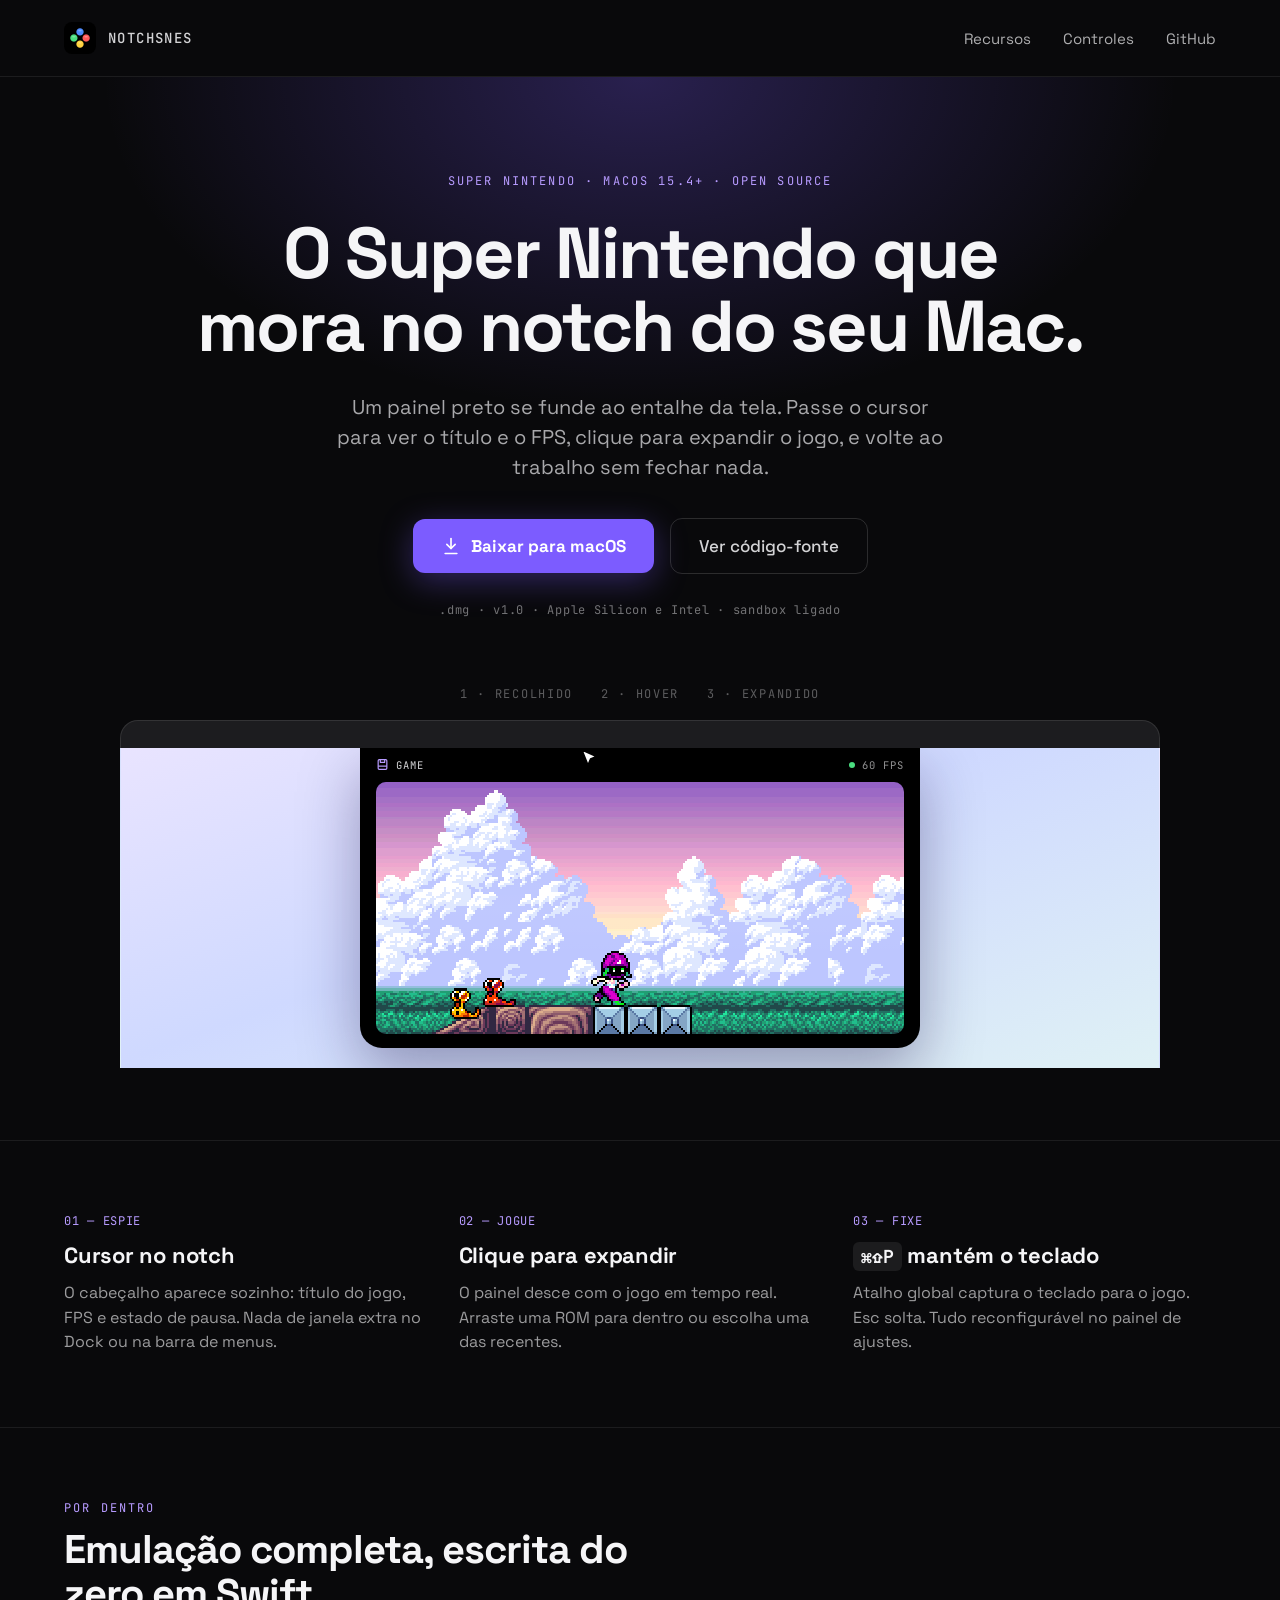
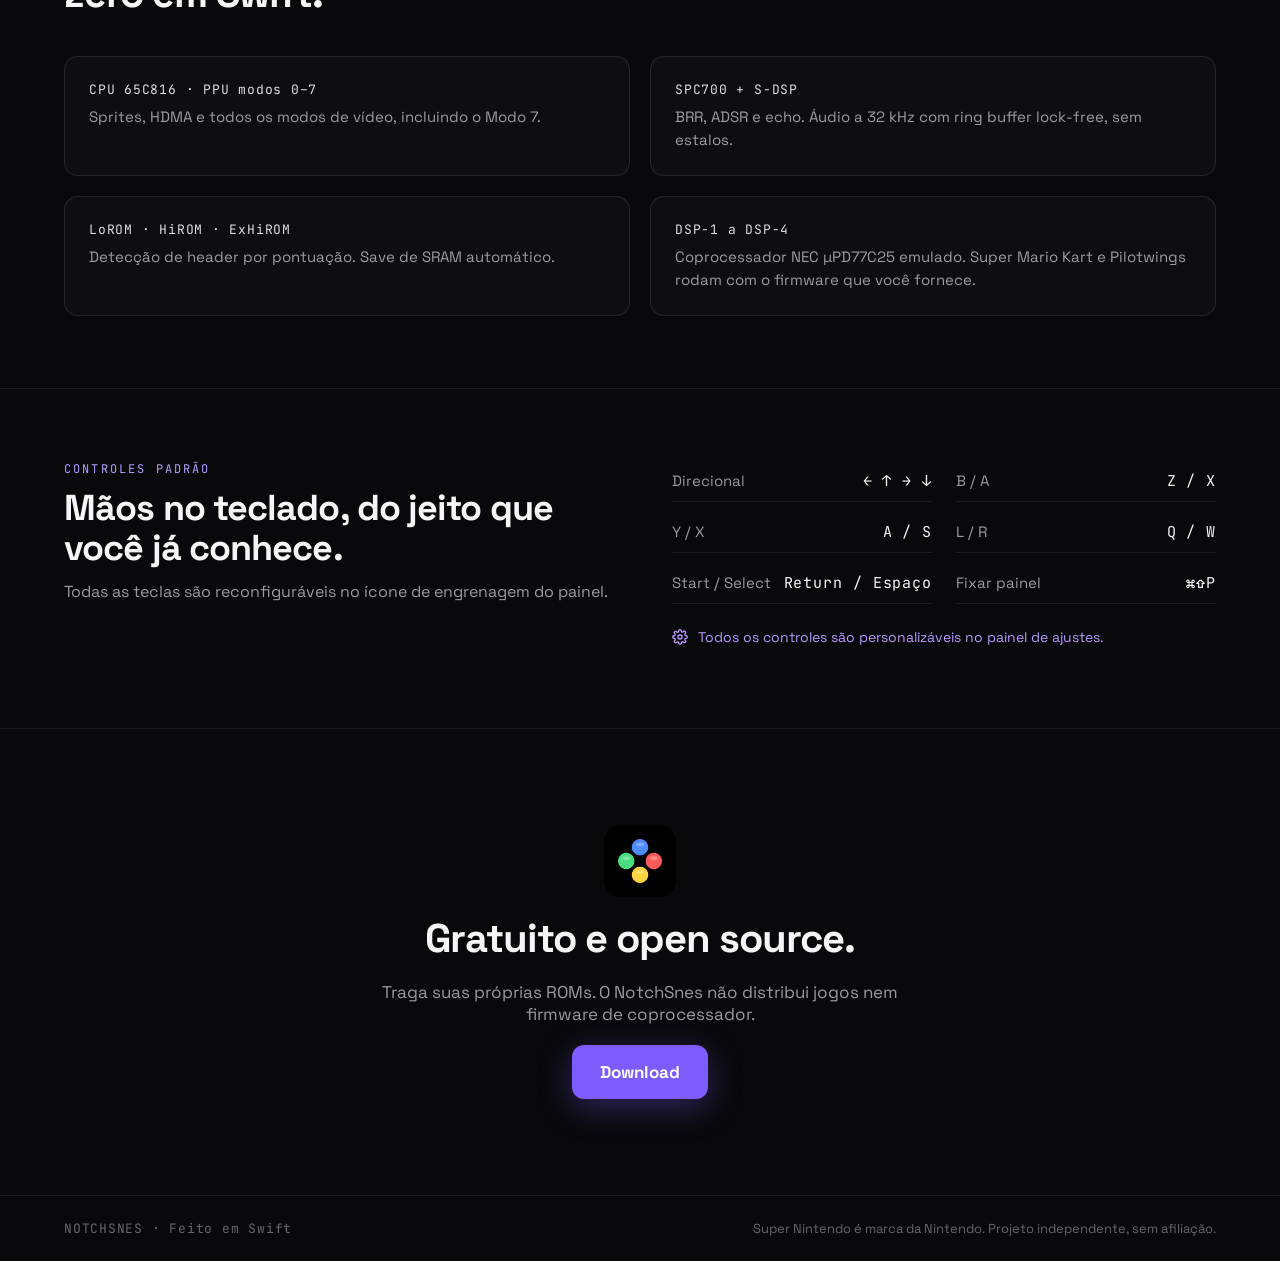
==== docs/index.html @ e2df2914 "Landing: animação do notch também no mobile Co-Authored-By: Claude Fable 5 <noreply@anthropic.com> C" ====
<!doctype html>
<html lang="pt-BR">
<head>
<meta charset="utf-8">
<meta name="viewport" content="width=device-width, initial-scale=1">
<title>NotchSnes — o Super Nintendo que mora no notch do seu Mac</title>
<meta name="description" content="Emulador de Super Nintendo para macOS que vive no notch do MacBook. Gratuito e open source.">
<meta property="og:title" content="NotchSnes">
<meta property="og:description" content="O Super Nintendo que mora no notch do seu Mac.">
<meta property="og:image" content="https://aricarmo.github.io/SwiftSnes/icon.png">
<link rel="icon" href="favicon.png">
<link rel="preconnect" href="https://fonts.googleapis.com">
<link rel="stylesheet" href="https://fonts.googleapis.com/css2?family=Space+Grotesk:wght@500;700&family=JetBrains+Mono:wght@400;500&display=swap">
<style>
  :root { --bg:#09090b; --fg:#f5f5f7; --accent:#7c5cff; --accent-soft:#b79bff; --running:#4ade80; --line:rgba(255,255,255,0.08); --muted:rgba(245,245,247,0.62); }
  * { box-sizing:border-box; }
  body { margin:0; background:var(--bg); color:var(--fg); font-family:'Space Grotesk','Helvetica Neue',Arial,sans-serif; -webkit-font-smoothing:antialiased; }
  a { color:var(--accent-soft); text-decoration:none; } a:hover { color:#c9b5ff; }
  .mono { font-family:'JetBrains Mono','SF Mono',Menlo,monospace; letter-spacing:.06em; }
  .wrap { max-width:1312px; margin:0 auto; padding:0 64px; }
  h1,h2,h3 { margin:0; font-weight:700; }
  p { margin:0; }
  .eyebrow { font-size:12px; color:var(--accent-soft); letter-spacing:.18em; text-transform:uppercase; }
  .btn { display:inline-flex; align-items:center; justify-content:center; gap:10px; padding:16px 28px; border-radius:12px; font-size:17px; font-weight:700; min-height:52px; }
  .btn-primary { background:var(--accent); color:#fff; box-shadow:0 8px 32px rgba(124,92,255,.35); } .btn-primary:hover { color:#fff; background:#8b6fff; }
  .btn-ghost { color:rgba(245,245,247,.86); border:1px solid rgba(255,255,255,.14); font-weight:500; } .btn-ghost:hover { color:#fff; border-color:rgba(255,255,255,.3); }

  nav { border-bottom:1px solid var(--line); }
  nav .wrap { display:flex; align-items:center; justify-content:space-between; padding-top:22px; padding-bottom:22px; }
  .brand { display:flex; align-items:center; gap:12px; font-size:14px; font-weight:500; letter-spacing:.1em; color:rgba(245,245,247,.86); }
  .brand img { width:32px; height:32px; border-radius:8px; }
  nav ul { display:flex; gap:32px; list-style:none; margin:0; padding:0; }
  nav ul a { font-size:15px; color:rgba(245,245,247,.7); }

  .hero { position:relative; overflow:hidden; text-align:center; }
  .hero::before { content:""; position:absolute; inset:0; background:radial-gradient(ellipse 60% 45% at 50% 0%, rgba(124,92,255,.28), transparent 70%); pointer-events:none; }
  .hero .wrap { position:relative; display:flex; flex-direction:column; align-items:center; gap:28px; padding-top:96px; padding-bottom:72px; }
  .hero h1 { font-size:clamp(38px,6vw,72px); line-height:1.02; letter-spacing:-.03em; max-width:900px; text-wrap:balance; }
  .hero .lead { font-size:clamp(16px,2vw,20px); line-height:1.5; color:rgba(245,245,247,.68); max-width:620px; text-wrap:pretty; }
  .hero .actions { display:flex; align-items:center; gap:16px; margin-top:8px; flex-wrap:wrap; justify-content:center; }
  .hero .meta { font-size:12px; color:rgba(245,245,247,.45); }

  /* ---- Notch demo ---- */
  .demo { margin-top:40px; width:100%; max-width:1040px; display:flex; flex-direction:column; align-items:center; gap:18px; }
  .tags { display:flex; gap:28px; font-size:12px; letter-spacing:.14em; }
  .tags span { opacity:.35; }
  .lid { width:100%; height:28px; background:#1c1c1f; border:1px solid rgba(255,255,255,.1); border-bottom:none; border-radius:18px 18px 0 0; }
  .screen { width:100%; height:320px; background:linear-gradient(160deg, #e9e4ff 0%, #cfd9ff 45%, #dff1f5 100%); border-left:1px solid rgba(255,255,255,.1); border-right:1px solid rgba(255,255,255,.1); position:relative; overflow:hidden; }
  .panel { position:absolute; top:0; left:50%; transform:translateX(-50%); width:560px; height:300px; background:#000; border-radius:0 0 22px 22px; box-shadow:0 24px 60px rgba(20,10,60,.35); overflow:hidden; display:flex; flex-direction:column; align-items:center; padding:0 16px 14px; animation:notch-panel 9s cubic-bezier(.32,.72,0,1) infinite; }
  .panel .head { display:flex; align-items:center; justify-content:space-between; height:34px; flex:none; width:528px; animation:notch-header 9s ease-in-out infinite; }
  .panel .head > div { display:flex; align-items:center; gap:7px; font-size:10.5px; white-space:nowrap; }
  .panel .head .dot { width:6px; height:6px; border-radius:50%; background:var(--running); }
  .panel .game { flex:1; min-height:0; width:528px; border-radius:10px; background:linear-gradient(160deg,#2a1f5e 0%,#12102a 55%,#0a0a14 100%); position:relative; overflow:hidden; display:flex; align-items:center; justify-content:center; font-size:11px; color:rgba(245,245,247,.35); letter-spacing:.14em; animation:notch-screen 9s ease-in-out infinite; }
  .panel .game img { position:absolute; inset:0; width:100%; height:100%; object-fit:cover; image-rendering:pixelated; }
  .scan { position:absolute; left:0; right:0; height:40%; background:linear-gradient(to bottom,transparent,rgba(255,255,255,.05),transparent); animation:scan 4s linear infinite; pointer-events:none; }
  .cursor { position:absolute; top:0; left:50%; margin-left:-60px; animation:notch-cursor 9s cubic-bezier(.4,0,.2,1) infinite; }
  @keyframes notch-panel { 0%,25%{width:200px;height:34px} 30%,55%{width:560px;height:34px} 60%,92%{width:560px;height:300px} 100%{width:200px;height:34px} }
  @keyframes notch-header { 0%,27%{opacity:0} 33%,90%{opacity:1} 96%,100%{opacity:0} }
  @keyframes notch-screen { 0%,60%{opacity:0} 68%,90%{opacity:1} 93%,100%{opacity:0} }
  @keyframes notch-cursor { 0%,22%{transform:translate(180px,90px);opacity:1} 30%,55%{transform:translate(40px,14px);opacity:1} 57%{transform:translate(40px,14px) scale(.85)} 60%,88%{transform:translate(40px,14px) scale(1);opacity:1} 92%,100%{transform:translate(180px,90px);opacity:0} }
  @keyframes scan { from{transform:translateY(-100%)} to{transform:translateY(100%)} }
  @keyframes tag-a { 0%,25%{opacity:1} 30%,100%{opacity:.35} }
  @keyframes tag-b { 0%,27%{opacity:.35} 30%,55%{opacity:1} 60%,100%{opacity:.35} }
  @keyframes tag-c { 0%,57%{opacity:.35} 60%,92%{opacity:1} 96%,100%{opacity:.35} }
  .tag-a{animation:tag-a 9s infinite} .tag-b{animation:tag-b 9s infinite} .tag-c{animation:tag-c 9s infinite}
  @media (prefers-reduced-motion: reduce) { .panel,.panel .head,.panel .game,.cursor,.tags span,.scan { animation:none !important; opacity:1; } .cursor{display:none} }

  section { border-top:1px solid var(--line); }
  section .wrap { padding-top:72px; padding-bottom:72px; }
  .steps { display:grid; grid-template-columns:repeat(3,minmax(0,1fr)); gap:32px; }
  .steps > div { display:flex; flex-direction:column; gap:12px; }
  .steps h3 { font-size:22px; letter-spacing:-.01em; }
  .steps p, .muted { font-size:16px; line-height:1.55; color:var(--muted); }
  .steps .eyebrow { text-transform:none; letter-spacing:.06em; }
  kbd { font-family:'JetBrains Mono',Menlo,monospace; font-size:18px; background:rgba(255,255,255,.08); padding:3px 8px; border-radius:6px; }

  .features .wrap { display:flex; flex-direction:column; gap:40px; }
  .features h2, .cta h2 { font-size:clamp(28px,4vw,40px); letter-spacing:-.025em; line-height:1.1; }
  .features .intro { display:flex; flex-direction:column; gap:12px; max-width:640px; }
  .cards { display:grid; grid-template-columns:repeat(2,minmax(0,1fr)); gap:20px; }
  .card { display:flex; flex-direction:column; gap:8px; padding:24px; border:1px solid rgba(255,255,255,.1); border-radius:14px; background:rgba(255,255,255,.025); }
  .card .mono { font-size:13px; color:rgba(245,245,247,.9); }
  .card p { font-size:15px; line-height:1.5; color:var(--muted); }

  .controls .wrap { display:grid; grid-template-columns:repeat(2,minmax(0,1fr)); gap:64px; align-items:start; }
  .controls .intro { display:flex; flex-direction:column; gap:12px; }
  .controls h2 { font-size:clamp(26px,3.5vw,36px); letter-spacing:-.025em; line-height:1.1; }
  .keys { display:grid; grid-template-columns:repeat(2,minmax(0,1fr)); gap:10px 24px; font-size:15px; }
  .keys > div { display:flex; justify-content:space-between; padding:10px 0; border-bottom:1px solid var(--line); }
  .keys > div span:first-child { color:var(--muted); }
  .keys .note { grid-column:span 2; justify-content:flex-start; align-items:center; gap:10px; border:0; padding-top:14px; font-size:14px; }
  .keys .note span { color:var(--accent-soft) !important; }

  .cta .wrap { display:flex; flex-direction:column; align-items:center; gap:20px; padding-top:96px; padding-bottom:96px; text-align:center; }
  .cta img { width:72px; height:72px; border-radius:16px; }
  .cta p { font-size:17px; color:var(--muted); max-width:520px; }

  footer { border-top:1px solid var(--line); }
  footer .wrap { display:flex; align-items:center; justify-content:space-between; gap:16px; padding-top:24px; padding-bottom:24px; font-size:13px; color:rgba(245,245,247,.4); flex-wrap:wrap; }

  @media (max-width: 860px) {
    .wrap { padding:0 20px; }
    nav ul li:not(:last-child) { display:none; }
    .hero .wrap { padding-top:48px; padding-bottom:40px; gap:18px; }
    .hero .actions { flex-direction:column; width:100%; } .hero .actions .btn { width:100%; }
    .screen { height:190px; }
    .panel { padding:0 12px 10px; border-radius:0 0 14px 14px; animation-name:notch-panel-m; }
    .panel .head { height:24px; width:236px; font-size:9px; }
    .panel .game { width:236px; border-radius:7px; }
    .cursor { margin-left:-30px; animation-name:notch-cursor-m; }
    .tags { gap:16px; font-size:10px; }
    @keyframes notch-panel-m { 0%,25%{width:120px;height:24px} 30%,55%{width:260px;height:24px} 60%,92%{width:260px;height:170px} 100%{width:120px;height:24px} }
    @keyframes notch-cursor-m { 0%,22%{transform:translate(90px,60px);opacity:1} 30%,55%{transform:translate(20px,8px);opacity:1} 57%{transform:translate(20px,8px) scale(.85)} 60%,88%{transform:translate(20px,8px) scale(1);opacity:1} 92%,100%{transform:translate(90px,60px);opacity:0} }
    section .wrap { padding-top:40px; padding-bottom:40px; }
    .steps, .cards, .controls .wrap, .keys { grid-template-columns:1fr; gap:24px; }
    .keys { gap:0; } .keys .note { grid-column:auto; }
    .cta .wrap { padding-top:48px; padding-bottom:48px; }
    footer .wrap { flex-direction:column; align-items:flex-start; }
  }
</style>
</head>
<body>

<nav><div class="wrap">
  <a class="brand mono" href="#"><img src="icon.png" alt="">NOTCHSNES</a>
  <ul>
    <li><a href="#recursos">Recursos</a></li>
    <li><a href="#controles">Controles</a></li>
    <li><a href="https://github.com/aricarmo/SwiftSnes">GitHub</a></li>
  </ul>
</div></nav>

<header class="hero"><div class="wrap">
  <span class="eyebrow mono">Super Nintendo · macOS 15.4+ · Open source</span>
  <h1>O Super Nintendo que mora no notch do seu Mac.</h1>
  <p class="lead">Um painel preto se funde ao entalhe da tela. Passe o cursor para ver o título e o FPS, clique para expandir o jogo, e volte ao trabalho sem fechar nada.</p>
  <div class="actions">
    <a class="btn btn-primary" href="https://github.com/aricarmo/SwiftSnes/releases/latest/download/NotchSnes.dmg">
      <svg width="20" height="20" viewBox="0 0 24 24" fill="none" stroke="currentColor" stroke-width="2" stroke-linecap="round" stroke-linejoin="round"><path d="M12 3v12"/><path d="m7 10 5 5 5-5"/><path d="M5 21h14"/></svg>
      Baixar para macOS
    </a>
    <a class="btn btn-ghost" href="https://github.com/aricarmo/SwiftSnes">Ver código-fonte</a>
  </div>
  <span class="meta mono">.dmg · v1.0 · Apple Silicon e Intel · sandbox ligado</span>

  <div class="demo" aria-hidden="true">
    <div class="tags mono"><span class="tag-a">1 · RECOLHIDO</span><span class="tag-b">2 · HOVER</span><span class="tag-c">3 · EXPANDIDO</span></div>
    <div style="width:100%">
      <div class="lid"></div>
      <div class="screen">
        <div class="panel">
          <div class="head mono">
            <div><svg width="13" height="13" viewBox="0 0 24 24" fill="none" stroke="#b79bff" stroke-width="2.2" stroke-linejoin="round"><rect x="4" y="3" width="16" height="18" rx="2"/><path d="M8 3v5h8V3"/><path d="M4 15h16"/></svg><span style="color:rgba(245,245,247,.86)">GAME</span></div>
            <div><span class="dot"></span><span style="color:rgba(245,245,247,.6)">60 FPS</span></div>
          </div>
          <div class="game"><img src="screenshot.png" alt=""><div class="scan"></div></div>
        </div>
        <svg class="cursor" width="18" height="22" viewBox="0 0 18 22" fill="none"><path d="M2 2l6 15 2.5-6 6-2.5L2 2z" fill="#fff" stroke="#000" stroke-width="1.5" stroke-linejoin="round"/></svg>
      </div>
    </div>
  </div>
</div></header>

<section><div class="wrap steps">
  <div><span class="eyebrow mono">01 — ESPIE</span><h3>Cursor no notch</h3><p>O cabeçalho aparece sozinho: título do jogo, FPS e estado de pausa. Nada de janela extra no Dock ou na barra de menus.</p></div>
  <div><span class="eyebrow mono">02 — JOGUE</span><h3>Clique para expandir</h3><p>O painel desce com o jogo em tempo real. Arraste uma ROM para dentro ou escolha uma das recentes.</p></div>
  <div><span class="eyebrow mono">03 — FIXE</span><h3><kbd>⌘⇧P</kbd> mantém o teclado</h3><p>Atalho global captura o teclado para o jogo. Esc solta. Tudo reconfigurável no painel de ajustes.</p></div>
</div></section>

<section class="features" id="recursos"><div class="wrap">
  <div class="intro"><span class="eyebrow mono">Por dentro</span><h2>Emulação completa, escrita do zero em Swift.</h2></div>
  <div class="cards">
    <div class="card"><span class="mono">CPU 65C816 · PPU modos 0–7</span><p>Sprites, HDMA e todos os modos de vídeo, incluindo o Modo 7.</p></div>
    <div class="card"><span class="mono">SPC700 + S-DSP</span><p>BRR, ADSR e echo. Áudio a 32 kHz com ring buffer lock-free, sem estalos.</p></div>
    <div class="card"><span class="mono">LoROM · HiROM · ExHiROM</span><p>Detecção de header por pontuação. Save de SRAM automático.</p></div>
    <div class="card"><span class="mono">DSP-1 a DSP-4</span><p>Coprocessador NEC µPD77C25 emulado. Super Mario Kart e Pilotwings rodam com o firmware que você fornece.</p></div>
  </div>
</div></section>

<section class="controls" id="controles"><div class="wrap">
  <div class="intro"><span class="eyebrow mono">Controles padrão</span><h2>Mãos no teclado, do jeito que você já conhece.</h2><p class="muted">Todas as teclas são reconfiguráveis no ícone de engrenagem do painel.</p></div>
  <div class="keys">
    <div><span>Direcional</span><span class="mono">← ↑ → ↓</span></div>
    <div><span>B / A</span><span class="mono">Z / X</span></div>
    <div><span>Y / X</span><span class="mono">A / S</span></div>
    <div><span>L / R</span><span class="mono">Q / W</span></div>
    <div><span>Start / Select</span><span class="mono">Return / Espaço</span></div>
    <div><span>Fixar painel</span><span class="mono">⌘⇧P</span></div>
    <div class="note"><svg width="16" height="16" viewBox="0 0 24 24" fill="none" stroke="#b79bff" stroke-width="2" stroke-linecap="round" stroke-linejoin="round"><circle cx="12" cy="12" r="3"/><path d="M19.4 15a1.7 1.7 0 0 0 .3 1.8l.1.1a2 2 0 1 1-2.8 2.8l-.1-.1a1.7 1.7 0 0 0-1.8-.3 1.7 1.7 0 0 0-1 1.5V21a2 2 0 1 1-4 0v-.1a1.7 1.7 0 0 0-1.1-1.5 1.7 1.7 0 0 0-1.8.3l-.1.1a2 2 0 1 1-2.8-2.8l.1-.1a1.7 1.7 0 0 0 .3-1.8 1.7 1.7 0 0 0-1.5-1H3a2 2 0 1 1 0-4h.1a1.7 1.7 0 0 0 1.5-1.1 1.7 1.7 0 0 0-.3-1.8l-.1-.1a2 2 0 1 1 2.8-2.8l.1.1a1.7 1.7 0 0 0 1.8.3H9a1.7 1.7 0 0 0 1-1.5V3a2 2 0 1 1 4 0v.1a1.7 1.7 0 0 0 1 1.5 1.7 1.7 0 0 0 1.8-.3l.1-.1a2 2 0 1 1 2.8 2.8l-.1.1a1.7 1.7 0 0 0-.3 1.8V9a1.7 1.7 0 0 0 1.5 1H21a2 2 0 1 1 0 4h-.1a1.7 1.7 0 0 0-1.5 1z"/></svg><span>Todos os controles são personalizáveis no painel de ajustes.</span></div>
  </div>
</div></section>

<section class="cta"><div class="wrap">
  <img src="icon.png" alt="">
  <h2>Gratuito e open source.</h2>
  <p>Traga suas próprias ROMs. O NotchSnes não distribui jogos nem firmware de coprocessador.</p>
  <a class="btn btn-primary" href="https://github.com/aricarmo/SwiftSnes/releases/latest/download/NotchSnes.dmg">Download</a>
</div></section>

<footer><div class="wrap">
  <span class="mono">NOTCHSNES · Feito em Swift</span>
  <span>Super Nintendo é marca da Nintendo. Projeto independente, sem afiliação.</span>
</div></footer>

</body>
</html>
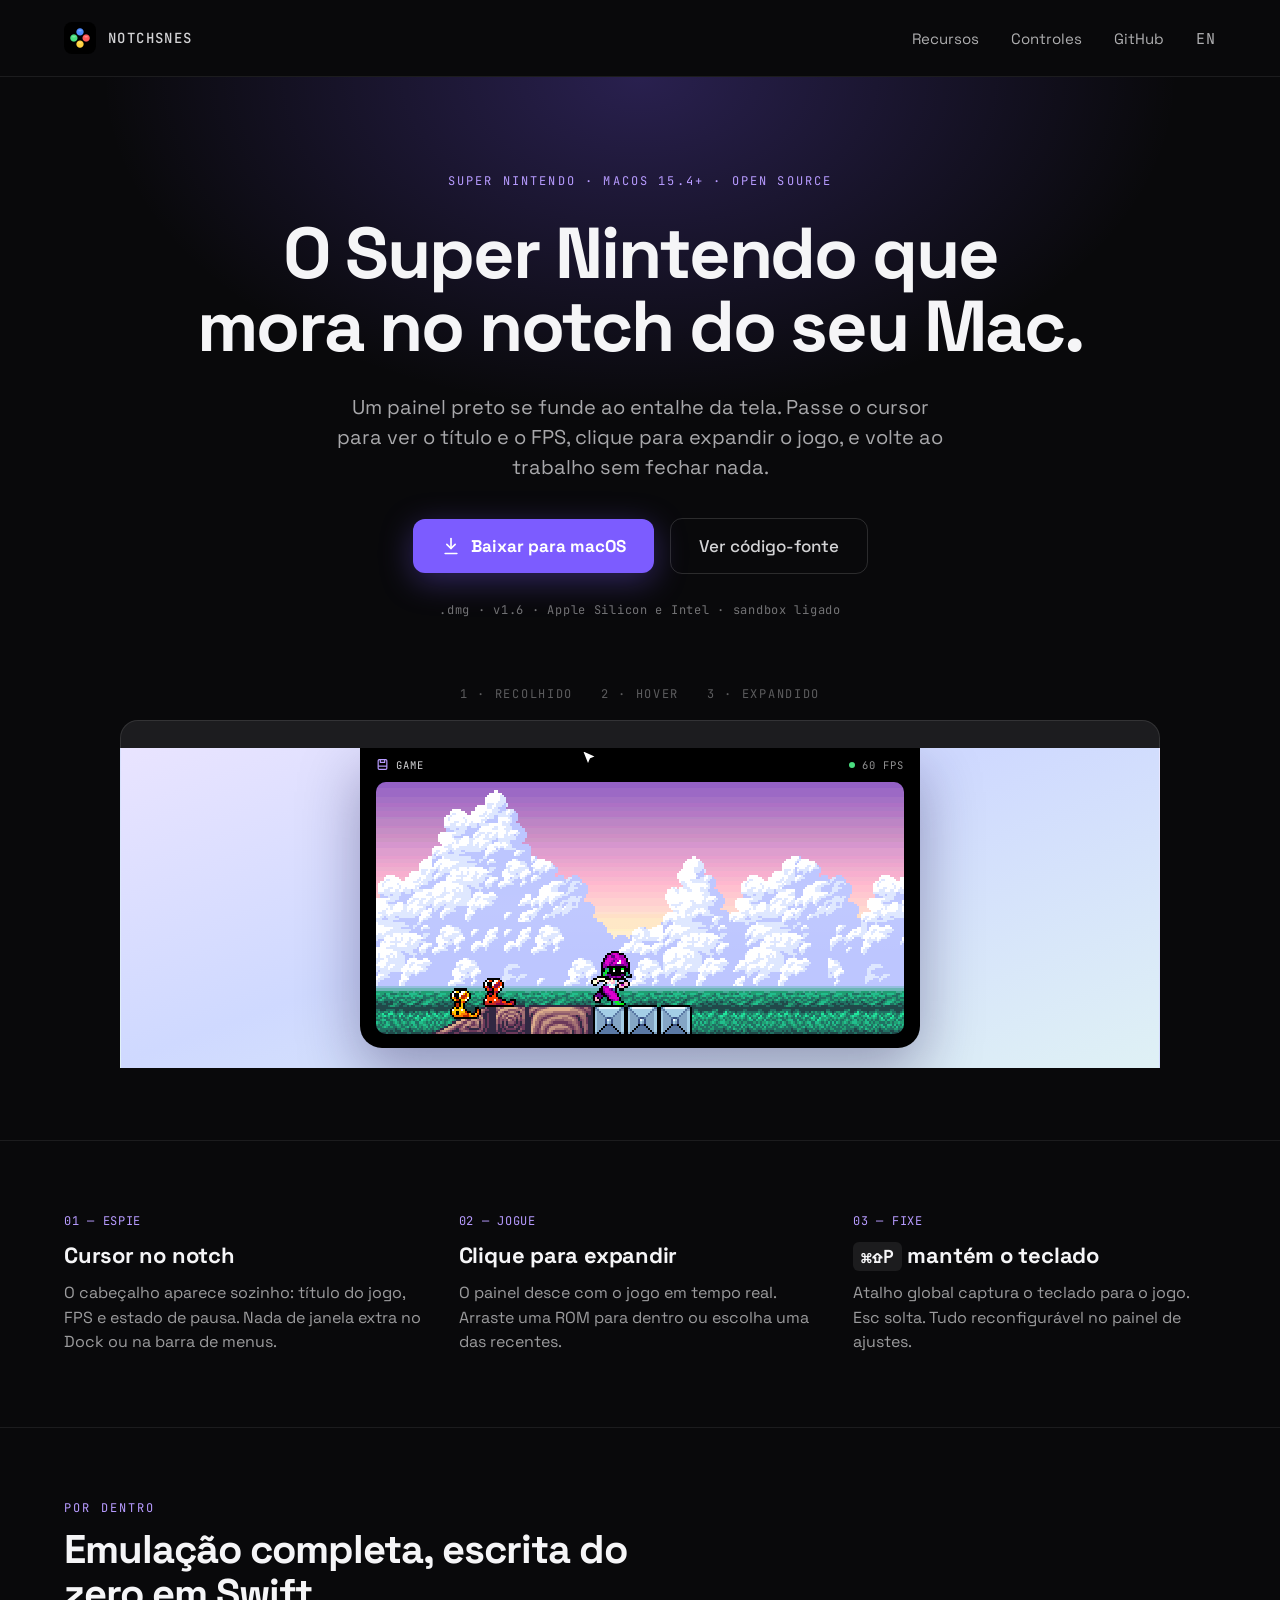
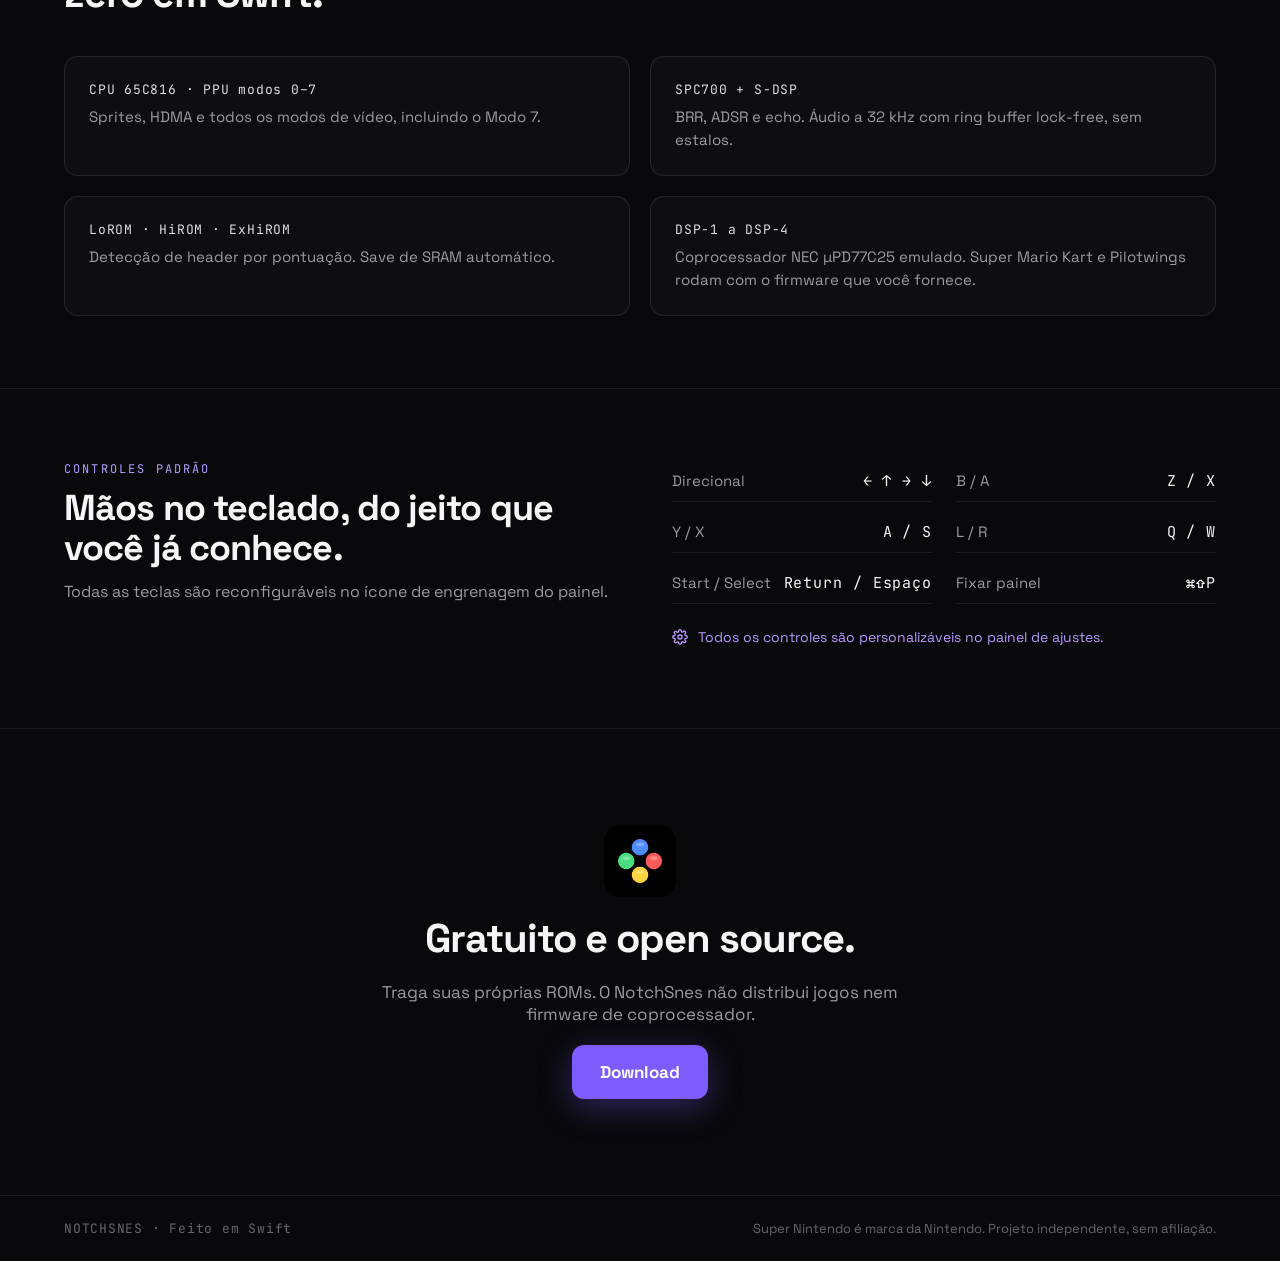
==== commit 4baeab1e: "Site: versão em inglês em /en/ com seletor de idioma e hreflang CSS extraído para style.css comparti" ====
--- a/docs/index.html
+++ b/docs/index.html
@@ -9,115 +9,13 @@
 <meta property="og:description" content="O Super Nintendo que mora no notch do seu Mac.">
 <meta property="og:image" content="https://aricarmo.github.io/SwiftSnes/icon.png">
 <link rel="icon" href="favicon.png">
+<link rel="canonical" href="https://aricarmo.github.io/SwiftSnes/">
+<link rel="alternate" hreflang="pt-BR" href="https://aricarmo.github.io/SwiftSnes/">
+<link rel="alternate" hreflang="en" href="https://aricarmo.github.io/SwiftSnes/en/">
+<link rel="alternate" hreflang="x-default" href="https://aricarmo.github.io/SwiftSnes/">
 <link rel="preconnect" href="https://fonts.googleapis.com">
 <link rel="stylesheet" href="https://fonts.googleapis.com/css2?family=Space+Grotesk:wght@500;700&family=JetBrains+Mono:wght@400;500&display=swap">
-<style>
-  :root { --bg:#09090b; --fg:#f5f5f7; --accent:#7c5cff; --accent-soft:#b79bff; --running:#4ade80; --line:rgba(255,255,255,0.08); --muted:rgba(245,245,247,0.62); }
-  * { box-sizing:border-box; }
-  body { margin:0; background:var(--bg); color:var(--fg); font-family:'Space Grotesk','Helvetica Neue',Arial,sans-serif; -webkit-font-smoothing:antialiased; }
-  a { color:var(--accent-soft); text-decoration:none; } a:hover { color:#c9b5ff; }
-  .mono { font-family:'JetBrains Mono','SF Mono',Menlo,monospace; letter-spacing:.06em; }
-  .wrap { max-width:1312px; margin:0 auto; padding:0 64px; }
-  h1,h2,h3 { margin:0; font-weight:700; }
-  p { margin:0; }
-  .eyebrow { font-size:12px; color:var(--accent-soft); letter-spacing:.18em; text-transform:uppercase; }
-  .btn { display:inline-flex; align-items:center; justify-content:center; gap:10px; padding:16px 28px; border-radius:12px; font-size:17px; font-weight:700; min-height:52px; }
-  .btn-primary { background:var(--accent); color:#fff; box-shadow:0 8px 32px rgba(124,92,255,.35); } .btn-primary:hover { color:#fff; background:#8b6fff; }
-  .btn-ghost { color:rgba(245,245,247,.86); border:1px solid rgba(255,255,255,.14); font-weight:500; } .btn-ghost:hover { color:#fff; border-color:rgba(255,255,255,.3); }
-
-  nav { border-bottom:1px solid var(--line); }
-  nav .wrap { display:flex; align-items:center; justify-content:space-between; padding-top:22px; padding-bottom:22px; }
-  .brand { display:flex; align-items:center; gap:12px; font-size:14px; font-weight:500; letter-spacing:.1em; color:rgba(245,245,247,.86); }
-  .brand img { width:32px; height:32px; border-radius:8px; }
-  nav ul { display:flex; gap:32px; list-style:none; margin:0; padding:0; }
-  nav ul a { font-size:15px; color:rgba(245,245,247,.7); }
-
-  .hero { position:relative; overflow:hidden; text-align:center; }
-  .hero::before { content:""; position:absolute; inset:0; background:radial-gradient(ellipse 60% 45% at 50% 0%, rgba(124,92,255,.28), transparent 70%); pointer-events:none; }
-  .hero .wrap { position:relative; display:flex; flex-direction:column; align-items:center; gap:28px; padding-top:96px; padding-bottom:72px; }
-  .hero h1 { font-size:clamp(38px,6vw,72px); line-height:1.02; letter-spacing:-.03em; max-width:900px; text-wrap:balance; }
-  .hero .lead { font-size:clamp(16px,2vw,20px); line-height:1.5; color:rgba(245,245,247,.68); max-width:620px; text-wrap:pretty; }
-  .hero .actions { display:flex; align-items:center; gap:16px; margin-top:8px; flex-wrap:wrap; justify-content:center; }
-  .hero .meta { font-size:12px; color:rgba(245,245,247,.45); }
-
-  /* ---- Notch demo ---- */
-  .demo { margin-top:40px; width:100%; max-width:1040px; display:flex; flex-direction:column; align-items:center; gap:18px; }
-  .tags { display:flex; gap:28px; font-size:12px; letter-spacing:.14em; }
-  .tags span { opacity:.35; }
-  .lid { width:100%; height:28px; background:#1c1c1f; border:1px solid rgba(255,255,255,.1); border-bottom:none; border-radius:18px 18px 0 0; }
-  .screen { width:100%; height:320px; background:linear-gradient(160deg, #e9e4ff 0%, #cfd9ff 45%, #dff1f5 100%); border-left:1px solid rgba(255,255,255,.1); border-right:1px solid rgba(255,255,255,.1); position:relative; overflow:hidden; }
-  .panel { position:absolute; top:0; left:50%; transform:translateX(-50%); width:560px; height:300px; background:#000; border-radius:0 0 22px 22px; box-shadow:0 24px 60px rgba(20,10,60,.35); overflow:hidden; display:flex; flex-direction:column; align-items:center; padding:0 16px 14px; animation:notch-panel 9s cubic-bezier(.32,.72,0,1) infinite; }
-  .panel .head { display:flex; align-items:center; justify-content:space-between; height:34px; flex:none; width:528px; animation:notch-header 9s ease-in-out infinite; }
-  .panel .head > div { display:flex; align-items:center; gap:7px; font-size:10.5px; white-space:nowrap; }
-  .panel .head .dot { width:6px; height:6px; border-radius:50%; background:var(--running); }
-  .panel .game { flex:1; min-height:0; width:528px; border-radius:10px; background:linear-gradient(160deg,#2a1f5e 0%,#12102a 55%,#0a0a14 100%); position:relative; overflow:hidden; display:flex; align-items:center; justify-content:center; font-size:11px; color:rgba(245,245,247,.35); letter-spacing:.14em; animation:notch-screen 9s ease-in-out infinite; }
-  .panel .game img { position:absolute; inset:0; width:100%; height:100%; object-fit:cover; image-rendering:pixelated; }
-  .scan { position:absolute; left:0; right:0; height:40%; background:linear-gradient(to bottom,transparent,rgba(255,255,255,.05),transparent); animation:scan 4s linear infinite; pointer-events:none; }
-  .cursor { position:absolute; top:0; left:50%; margin-left:-60px; animation:notch-cursor 9s cubic-bezier(.4,0,.2,1) infinite; }
-  @keyframes notch-panel { 0%,25%{width:200px;height:34px} 30%,55%{width:560px;height:34px} 60%,92%{width:560px;height:300px} 100%{width:200px;height:34px} }
-  @keyframes notch-header { 0%,27%{opacity:0} 33%,90%{opacity:1} 96%,100%{opacity:0} }
-  @keyframes notch-screen { 0%,60%{opacity:0} 68%,90%{opacity:1} 93%,100%{opacity:0} }
-  @keyframes notch-cursor { 0%,22%{transform:translate(180px,90px);opacity:1} 30%,55%{transform:translate(40px,14px);opacity:1} 57%{transform:translate(40px,14px) scale(.85)} 60%,88%{transform:translate(40px,14px) scale(1);opacity:1} 92%,100%{transform:translate(180px,90px);opacity:0} }
-  @keyframes scan { from{transform:translateY(-100%)} to{transform:translateY(100%)} }
-  @keyframes tag-a { 0%,25%{opacity:1} 30%,100%{opacity:.35} }
-  @keyframes tag-b { 0%,27%{opacity:.35} 30%,55%{opacity:1} 60%,100%{opacity:.35} }
-  @keyframes tag-c { 0%,57%{opacity:.35} 60%,92%{opacity:1} 96%,100%{opacity:.35} }
-  .tag-a{animation:tag-a 9s infinite} .tag-b{animation:tag-b 9s infinite} .tag-c{animation:tag-c 9s infinite}
-  @media (prefers-reduced-motion: reduce) { .panel,.panel .head,.panel .game,.cursor,.tags span,.scan { animation:none !important; opacity:1; } .cursor{display:none} }
-
-  section { border-top:1px solid var(--line); }
-  section .wrap { padding-top:72px; padding-bottom:72px; }
-  .steps { display:grid; grid-template-columns:repeat(3,minmax(0,1fr)); gap:32px; }
-  .steps > div { display:flex; flex-direction:column; gap:12px; }
-  .steps h3 { font-size:22px; letter-spacing:-.01em; }
-  .steps p, .muted { font-size:16px; line-height:1.55; color:var(--muted); }
-  .steps .eyebrow { text-transform:none; letter-spacing:.06em; }
-  kbd { font-family:'JetBrains Mono',Menlo,monospace; font-size:18px; background:rgba(255,255,255,.08); padding:3px 8px; border-radius:6px; }
-
-  .features .wrap { display:flex; flex-direction:column; gap:40px; }
-  .features h2, .cta h2 { font-size:clamp(28px,4vw,40px); letter-spacing:-.025em; line-height:1.1; }
-  .features .intro { display:flex; flex-direction:column; gap:12px; max-width:640px; }
-  .cards { display:grid; grid-template-columns:repeat(2,minmax(0,1fr)); gap:20px; }
-  .card { display:flex; flex-direction:column; gap:8px; padding:24px; border:1px solid rgba(255,255,255,.1); border-radius:14px; background:rgba(255,255,255,.025); }
-  .card .mono { font-size:13px; color:rgba(245,245,247,.9); }
-  .card p { font-size:15px; line-height:1.5; color:var(--muted); }
-
-  .controls .wrap { display:grid; grid-template-columns:repeat(2,minmax(0,1fr)); gap:64px; align-items:start; }
-  .controls .intro { display:flex; flex-direction:column; gap:12px; }
-  .controls h2 { font-size:clamp(26px,3.5vw,36px); letter-spacing:-.025em; line-height:1.1; }
-  .keys { display:grid; grid-template-columns:repeat(2,minmax(0,1fr)); gap:10px 24px; font-size:15px; }
-  .keys > div { display:flex; justify-content:space-between; padding:10px 0; border-bottom:1px solid var(--line); }
-  .keys > div span:first-child { color:var(--muted); }
-  .keys .note { grid-column:span 2; justify-content:flex-start; align-items:center; gap:10px; border:0; padding-top:14px; font-size:14px; }
-  .keys .note span { color:var(--accent-soft) !important; }
-
-  .cta .wrap { display:flex; flex-direction:column; align-items:center; gap:20px; padding-top:96px; padding-bottom:96px; text-align:center; }
-  .cta img { width:72px; height:72px; border-radius:16px; }
-  .cta p { font-size:17px; color:var(--muted); max-width:520px; }
-
-  footer { border-top:1px solid var(--line); }
-  footer .wrap { display:flex; align-items:center; justify-content:space-between; gap:16px; padding-top:24px; padding-bottom:24px; font-size:13px; color:rgba(245,245,247,.4); flex-wrap:wrap; }
-
-  @media (max-width: 860px) {
-    .wrap { padding:0 20px; }
-    nav ul li:not(:last-child) { display:none; }
-    .hero .wrap { padding-top:48px; padding-bottom:40px; gap:18px; }
-    .hero .actions { flex-direction:column; width:100%; } .hero .actions .btn { width:100%; }
-    .screen { height:190px; }
-    .panel { padding:0 12px 10px; border-radius:0 0 14px 14px; animation-name:notch-panel-m; }
-    .panel .head { height:24px; width:236px; font-size:9px; }
-    .panel .game { width:236px; border-radius:7px; }
-    .cursor { margin-left:-30px; animation-name:notch-cursor-m; }
-    .tags { gap:16px; font-size:10px; }
-    @keyframes notch-panel-m { 0%,25%{width:120px;height:24px} 30%,55%{width:260px;height:24px} 60%,92%{width:260px;height:170px} 100%{width:120px;height:24px} }
-    @keyframes notch-cursor-m { 0%,22%{transform:translate(90px,60px);opacity:1} 30%,55%{transform:translate(20px,8px);opacity:1} 57%{transform:translate(20px,8px) scale(.85)} 60%,88%{transform:translate(20px,8px) scale(1);opacity:1} 92%,100%{transform:translate(90px,60px);opacity:0} }
-    section .wrap { padding-top:40px; padding-bottom:40px; }
-    .steps, .cards, .controls .wrap, .keys { grid-template-columns:1fr; gap:24px; }
-    .keys { gap:0; } .keys .note { grid-column:auto; }
-    .cta .wrap { padding-top:48px; padding-bottom:48px; }
-    footer .wrap { flex-direction:column; align-items:flex-start; }
-  }
-</style>
+<link rel="stylesheet" href="style.css">
 </head>
 <body>
 
@@ -127,6 +25,7 @@
     <li><a href="#recursos">Recursos</a></li>
     <li><a href="#controles">Controles</a></li>
     <li><a href="https://github.com/aricarmo/SwiftSnes">GitHub</a></li>
+    <li><a href="en/" lang="en" hreflang="en" class="mono">EN</a></li>
   </ul>
 </div></nav>
 
@@ -141,7 +40,7 @@
     </a>
     <a class="btn btn-ghost" href="https://github.com/aricarmo/SwiftSnes">Ver código-fonte</a>
   </div>
-  <span class="meta mono">.dmg · v1.0 · Apple Silicon e Intel · sandbox ligado</span>
+  <span class="meta mono">.dmg · v1.6 · Apple Silicon e Intel · sandbox ligado</span>
 
   <div class="demo" aria-hidden="true">
     <div class="tags mono"><span class="tag-a">1 · RECOLHIDO</span><span class="tag-b">2 · HOVER</span><span class="tag-c">3 · EXPANDIDO</span></div>
--- a/docs/style.css
+++ b/docs/style.css
@@ -0,0 +1,105 @@
+  :root { --bg:#09090b; --fg:#f5f5f7; --accent:#7c5cff; --accent-soft:#b79bff; --running:#4ade80; --line:rgba(255,255,255,0.08); --muted:rgba(245,245,247,0.62); }
+  * { box-sizing:border-box; }
+  body { margin:0; background:var(--bg); color:var(--fg); font-family:'Space Grotesk','Helvetica Neue',Arial,sans-serif; -webkit-font-smoothing:antialiased; }
+  a { color:var(--accent-soft); text-decoration:none; } a:hover { color:#c9b5ff; }
+  .mono { font-family:'JetBrains Mono','SF Mono',Menlo,monospace; letter-spacing:.06em; }
+  .wrap { max-width:1312px; margin:0 auto; padding:0 64px; }
+  h1,h2,h3 { margin:0; font-weight:700; }
+  p { margin:0; }
+  .eyebrow { font-size:12px; color:var(--accent-soft); letter-spacing:.18em; text-transform:uppercase; }
+  .btn { display:inline-flex; align-items:center; justify-content:center; gap:10px; padding:16px 28px; border-radius:12px; font-size:17px; font-weight:700; min-height:52px; }
+  .btn-primary { background:var(--accent); color:#fff; box-shadow:0 8px 32px rgba(124,92,255,.35); } .btn-primary:hover { color:#fff; background:#8b6fff; }
+  .btn-ghost { color:rgba(245,245,247,.86); border:1px solid rgba(255,255,255,.14); font-weight:500; } .btn-ghost:hover { color:#fff; border-color:rgba(255,255,255,.3); }
+
+  nav { border-bottom:1px solid var(--line); }
+  nav .wrap { display:flex; align-items:center; justify-content:space-between; padding-top:22px; padding-bottom:22px; }
+  .brand { display:flex; align-items:center; gap:12px; font-size:14px; font-weight:500; letter-spacing:.1em; color:rgba(245,245,247,.86); }
+  .brand img { width:32px; height:32px; border-radius:8px; }
+  nav ul { display:flex; gap:32px; list-style:none; margin:0; padding:0; }
+  nav ul a { font-size:15px; color:rgba(245,245,247,.7); }
+
+  .hero { position:relative; overflow:hidden; text-align:center; }
+  .hero::before { content:""; position:absolute; inset:0; background:radial-gradient(ellipse 60% 45% at 50% 0%, rgba(124,92,255,.28), transparent 70%); pointer-events:none; }
+  .hero .wrap { position:relative; display:flex; flex-direction:column; align-items:center; gap:28px; padding-top:96px; padding-bottom:72px; }
+  .hero h1 { font-size:clamp(38px,6vw,72px); line-height:1.02; letter-spacing:-.03em; max-width:900px; text-wrap:balance; }
+  .hero .lead { font-size:clamp(16px,2vw,20px); line-height:1.5; color:rgba(245,245,247,.68); max-width:620px; text-wrap:pretty; }
+  .hero .actions { display:flex; align-items:center; gap:16px; margin-top:8px; flex-wrap:wrap; justify-content:center; }
+  .hero .meta { font-size:12px; color:rgba(245,245,247,.45); }
+
+  /* ---- Notch demo ---- */
+  .demo { margin-top:40px; width:100%; max-width:1040px; display:flex; flex-direction:column; align-items:center; gap:18px; }
+  .tags { display:flex; gap:28px; font-size:12px; letter-spacing:.14em; }
+  .tags span { opacity:.35; }
+  .lid { width:100%; height:28px; background:#1c1c1f; border:1px solid rgba(255,255,255,.1); border-bottom:none; border-radius:18px 18px 0 0; }
+  .screen { width:100%; height:320px; background:linear-gradient(160deg, #e9e4ff 0%, #cfd9ff 45%, #dff1f5 100%); border-left:1px solid rgba(255,255,255,.1); border-right:1px solid rgba(255,255,255,.1); position:relative; overflow:hidden; }
+  .panel { position:absolute; top:0; left:50%; transform:translateX(-50%); width:560px; height:300px; background:#000; border-radius:0 0 22px 22px; box-shadow:0 24px 60px rgba(20,10,60,.35); overflow:hidden; display:flex; flex-direction:column; align-items:center; padding:0 16px 14px; animation:notch-panel 9s cubic-bezier(.32,.72,0,1) infinite; }
+  .panel .head { display:flex; align-items:center; justify-content:space-between; height:34px; flex:none; width:528px; animation:notch-header 9s ease-in-out infinite; }
+  .panel .head > div { display:flex; align-items:center; gap:7px; font-size:10.5px; white-space:nowrap; }
+  .panel .head .dot { width:6px; height:6px; border-radius:50%; background:var(--running); }
+  .panel .game { flex:1; min-height:0; width:528px; border-radius:10px; background:linear-gradient(160deg,#2a1f5e 0%,#12102a 55%,#0a0a14 100%); position:relative; overflow:hidden; display:flex; align-items:center; justify-content:center; font-size:11px; color:rgba(245,245,247,.35); letter-spacing:.14em; animation:notch-screen 9s ease-in-out infinite; }
+  .panel .game img { position:absolute; inset:0; width:100%; height:100%; object-fit:cover; image-rendering:pixelated; }
+  .scan { position:absolute; left:0; right:0; height:40%; background:linear-gradient(to bottom,transparent,rgba(255,255,255,.05),transparent); animation:scan 4s linear infinite; pointer-events:none; }
+  .cursor { position:absolute; top:0; left:50%; margin-left:-60px; animation:notch-cursor 9s cubic-bezier(.4,0,.2,1) infinite; }
+  @keyframes notch-panel { 0%,25%{width:200px;height:34px} 30%,55%{width:560px;height:34px} 60%,92%{width:560px;height:300px} 100%{width:200px;height:34px} }
+  @keyframes notch-header { 0%,27%{opacity:0} 33%,90%{opacity:1} 96%,100%{opacity:0} }
+  @keyframes notch-screen { 0%,60%{opacity:0} 68%,90%{opacity:1} 93%,100%{opacity:0} }
+  @keyframes notch-cursor { 0%,22%{transform:translate(180px,90px);opacity:1} 30%,55%{transform:translate(40px,14px);opacity:1} 57%{transform:translate(40px,14px) scale(.85)} 60%,88%{transform:translate(40px,14px) scale(1);opacity:1} 92%,100%{transform:translate(180px,90px);opacity:0} }
+  @keyframes scan { from{transform:translateY(-100%)} to{transform:translateY(100%)} }
+  @keyframes tag-a { 0%,25%{opacity:1} 30%,100%{opacity:.35} }
+  @keyframes tag-b { 0%,27%{opacity:.35} 30%,55%{opacity:1} 60%,100%{opacity:.35} }
+  @keyframes tag-c { 0%,57%{opacity:.35} 60%,92%{opacity:1} 96%,100%{opacity:.35} }
+  .tag-a{animation:tag-a 9s infinite} .tag-b{animation:tag-b 9s infinite} .tag-c{animation:tag-c 9s infinite}
+  @media (prefers-reduced-motion: reduce) { .panel,.panel .head,.panel .game,.cursor,.tags span,.scan { animation:none !important; opacity:1; } .cursor{display:none} }
+
+  section { border-top:1px solid var(--line); }
+  section .wrap { padding-top:72px; padding-bottom:72px; }
+  .steps { display:grid; grid-template-columns:repeat(3,minmax(0,1fr)); gap:32px; }
+  .steps > div { display:flex; flex-direction:column; gap:12px; }
+  .steps h3 { font-size:22px; letter-spacing:-.01em; }
+  .steps p, .muted { font-size:16px; line-height:1.55; color:var(--muted); }
+  .steps .eyebrow { text-transform:none; letter-spacing:.06em; }
+  kbd { font-family:'JetBrains Mono',Menlo,monospace; font-size:18px; background:rgba(255,255,255,.08); padding:3px 8px; border-radius:6px; }
+
+  .features .wrap { display:flex; flex-direction:column; gap:40px; }
+  .features h2, .cta h2 { font-size:clamp(28px,4vw,40px); letter-spacing:-.025em; line-height:1.1; }
+  .features .intro { display:flex; flex-direction:column; gap:12px; max-width:640px; }
+  .cards { display:grid; grid-template-columns:repeat(2,minmax(0,1fr)); gap:20px; }
+  .card { display:flex; flex-direction:column; gap:8px; padding:24px; border:1px solid rgba(255,255,255,.1); border-radius:14px; background:rgba(255,255,255,.025); }
+  .card .mono { font-size:13px; color:rgba(245,245,247,.9); }
+  .card p { font-size:15px; line-height:1.5; color:var(--muted); }
+
+  .controls .wrap { display:grid; grid-template-columns:repeat(2,minmax(0,1fr)); gap:64px; align-items:start; }
+  .controls .intro { display:flex; flex-direction:column; gap:12px; }
+  .controls h2 { font-size:clamp(26px,3.5vw,36px); letter-spacing:-.025em; line-height:1.1; }
+  .keys { display:grid; grid-template-columns:repeat(2,minmax(0,1fr)); gap:10px 24px; font-size:15px; }
+  .keys > div { display:flex; justify-content:space-between; padding:10px 0; border-bottom:1px solid var(--line); }
+  .keys > div span:first-child { color:var(--muted); }
+  .keys .note { grid-column:span 2; justify-content:flex-start; align-items:center; gap:10px; border:0; padding-top:14px; font-size:14px; }
+  .keys .note span { color:var(--accent-soft) !important; }
+
+  .cta .wrap { display:flex; flex-direction:column; align-items:center; gap:20px; padding-top:96px; padding-bottom:96px; text-align:center; }
+  .cta img { width:72px; height:72px; border-radius:16px; }
+  .cta p { font-size:17px; color:var(--muted); max-width:520px; }
+
+  footer { border-top:1px solid var(--line); }
+  footer .wrap { display:flex; align-items:center; justify-content:space-between; gap:16px; padding-top:24px; padding-bottom:24px; font-size:13px; color:rgba(245,245,247,.4); flex-wrap:wrap; }
+
+  @media (max-width: 860px) {
+    .wrap { padding:0 20px; }
+    nav ul li:not(:last-child) { display:none; }
+    .hero .wrap { padding-top:48px; padding-bottom:40px; gap:18px; }
+    .hero .actions { flex-direction:column; width:100%; } .hero .actions .btn { width:100%; }
+    .screen { height:190px; }
+    .panel { padding:0 12px 10px; border-radius:0 0 14px 14px; animation-name:notch-panel-m; }
+    .panel .head { height:24px; width:236px; font-size:9px; }
+    .panel .game { width:236px; border-radius:7px; }
+    .cursor { margin-left:-30px; animation-name:notch-cursor-m; }
+    .tags { gap:16px; font-size:10px; }
+    @keyframes notch-panel-m { 0%,25%{width:120px;height:24px} 30%,55%{width:260px;height:24px} 60%,92%{width:260px;height:170px} 100%{width:120px;height:24px} }
+    @keyframes notch-cursor-m { 0%,22%{transform:translate(90px,60px);opacity:1} 30%,55%{transform:translate(20px,8px);opacity:1} 57%{transform:translate(20px,8px) scale(.85)} 60%,88%{transform:translate(20px,8px) scale(1);opacity:1} 92%,100%{transform:translate(90px,60px);opacity:0} }
+    section .wrap { padding-top:40px; padding-bottom:40px; }
+    .steps, .cards, .controls .wrap, .keys { grid-template-columns:1fr; gap:24px; }
+    .keys { gap:0; } .keys .note { grid-column:auto; }
+    .cta .wrap { padding-top:48px; padding-bottom:48px; }
+    footer .wrap { flex-direction:column; align-items:flex-start; }
+  }
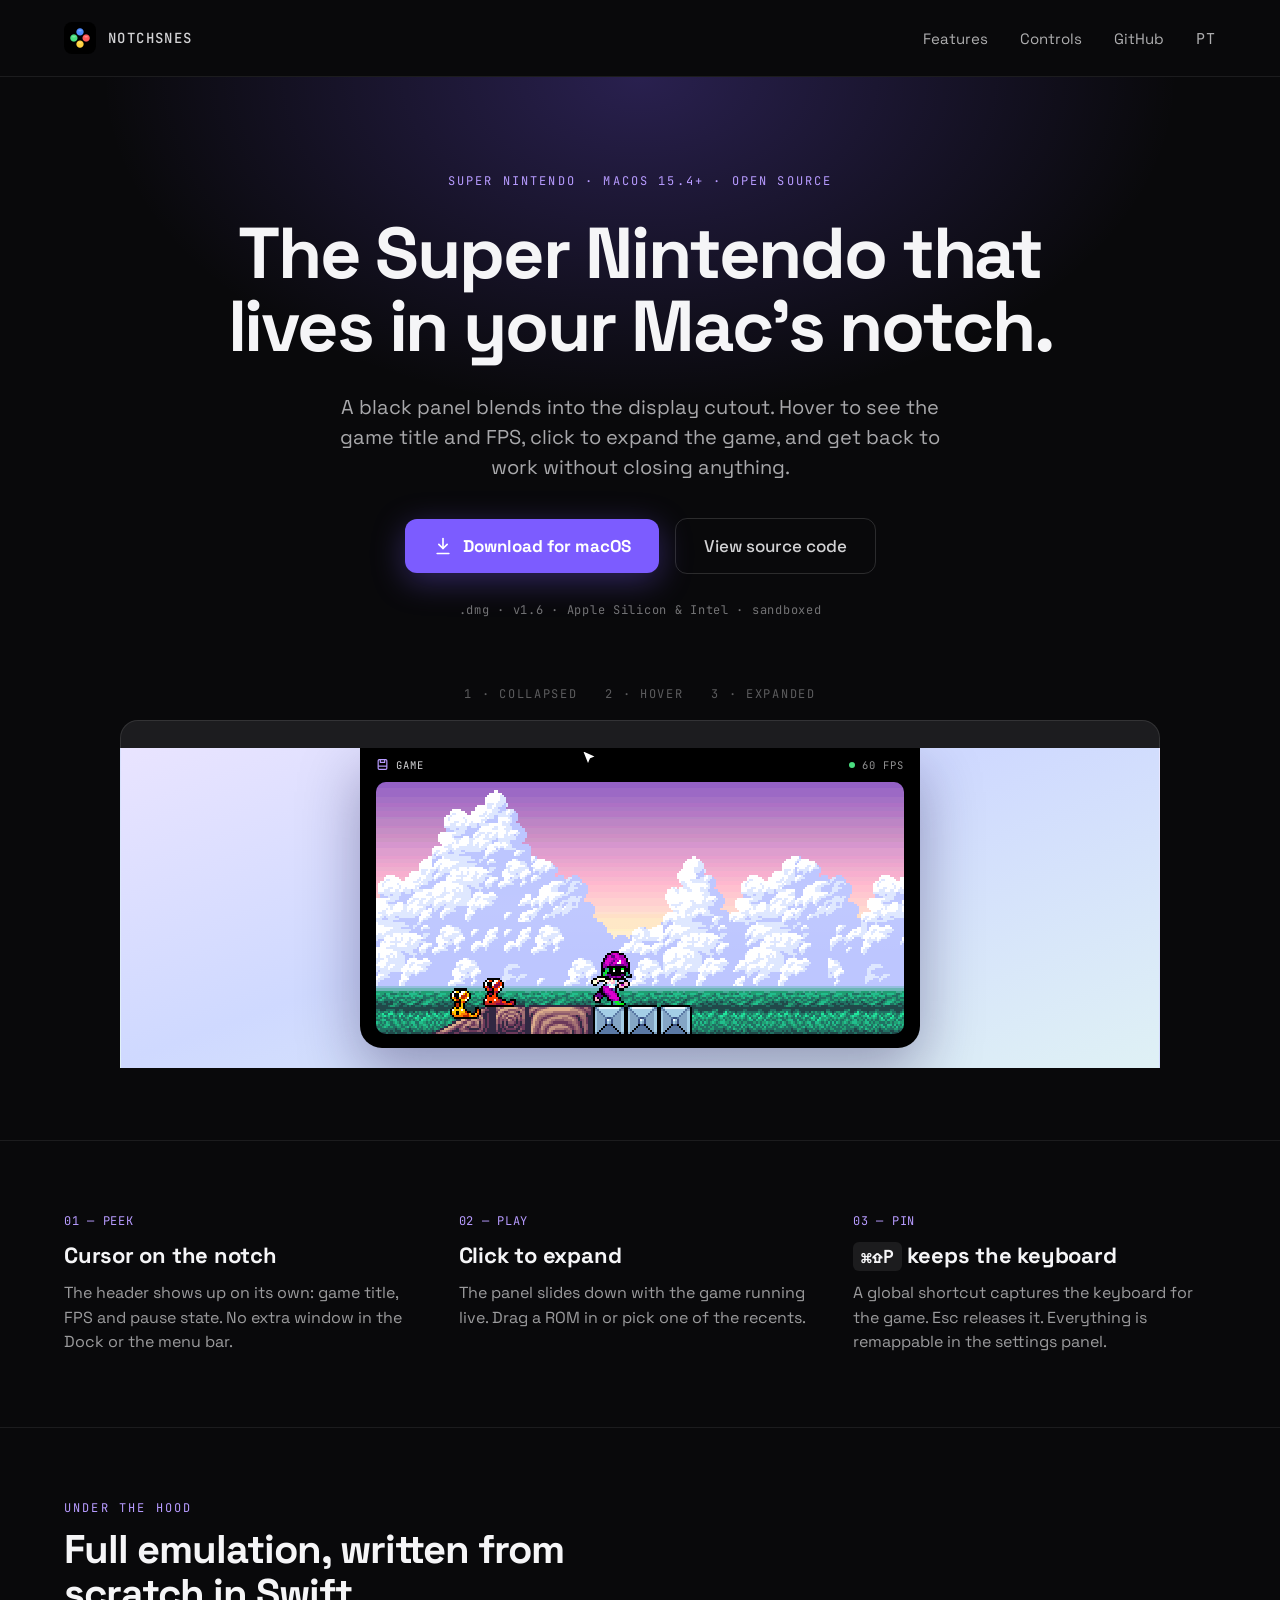
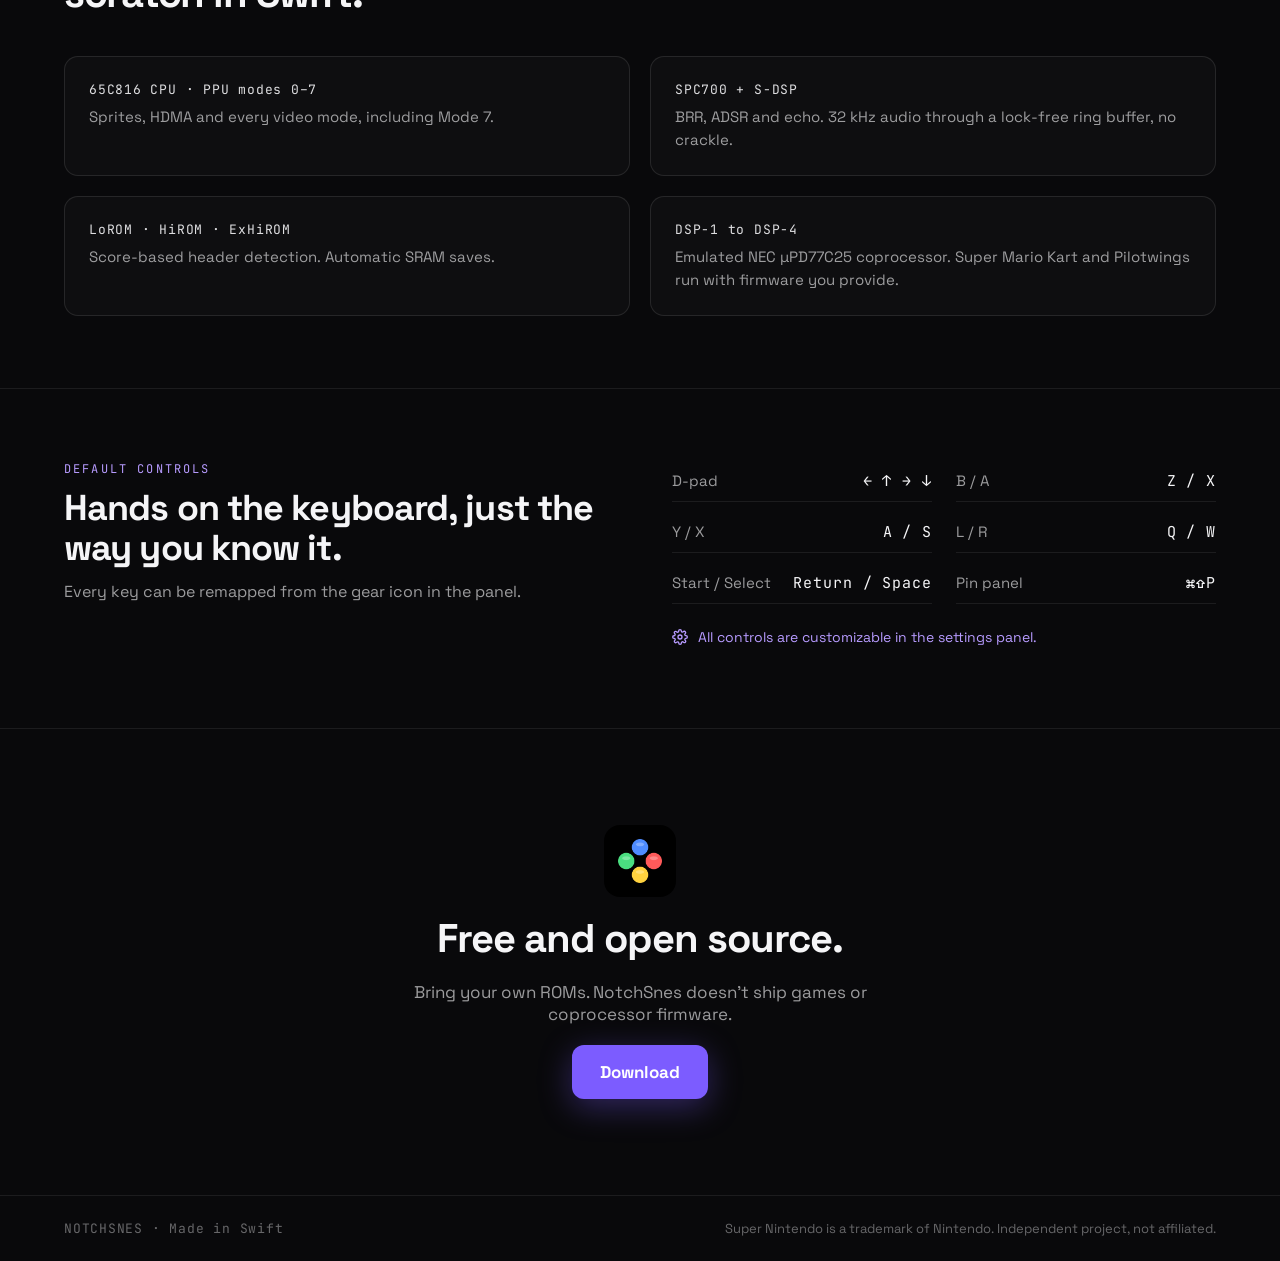
==== commit bdaa1e98: "Inglês como idioma padrão do README e do site README único em inglês; site com EN na raiz e PT em /p" ====
--- a/docs/index.html
+++ b/docs/index.html
@@ -1,17 +1,17 @@
 <!doctype html>
-<html lang="pt-BR">
+<html lang="en">
 <head>
 <meta charset="utf-8">
 <meta name="viewport" content="width=device-width, initial-scale=1">
-<title>NotchSnes — o Super Nintendo que mora no notch do seu Mac</title>
-<meta name="description" content="Emulador de Super Nintendo para macOS que vive no notch do MacBook. Gratuito e open source.">
+<title>NotchSnes — the Super Nintendo that lives in your Mac's notch</title>
+<meta name="description" content="Super Nintendo emulator for macOS that lives in the MacBook notch. Free and open source.">
 <meta property="og:title" content="NotchSnes">
-<meta property="og:description" content="O Super Nintendo que mora no notch do seu Mac.">
+<meta property="og:description" content="The Super Nintendo that lives in your Mac's notch.">
 <meta property="og:image" content="https://aricarmo.github.io/SwiftSnes/icon.png">
 <link rel="icon" href="favicon.png">
 <link rel="canonical" href="https://aricarmo.github.io/SwiftSnes/">
-<link rel="alternate" hreflang="pt-BR" href="https://aricarmo.github.io/SwiftSnes/">
-<link rel="alternate" hreflang="en" href="https://aricarmo.github.io/SwiftSnes/en/">
+<link rel="alternate" hreflang="pt-BR" href="https://aricarmo.github.io/SwiftSnes/pt/">
+<link rel="alternate" hreflang="en" href="https://aricarmo.github.io/SwiftSnes/">
 <link rel="alternate" hreflang="x-default" href="https://aricarmo.github.io/SwiftSnes/">
 <link rel="preconnect" href="https://fonts.googleapis.com">
 <link rel="stylesheet" href="https://fonts.googleapis.com/css2?family=Space+Grotesk:wght@500;700&family=JetBrains+Mono:wght@400;500&display=swap">
@@ -22,28 +22,28 @@
 <nav><div class="wrap">
   <a class="brand mono" href="#"><img src="icon.png" alt="">NOTCHSNES</a>
   <ul>
-    <li><a href="#recursos">Recursos</a></li>
-    <li><a href="#controles">Controles</a></li>
+    <li><a href="#features">Features</a></li>
+    <li><a href="#controls">Controls</a></li>
     <li><a href="https://github.com/aricarmo/SwiftSnes">GitHub</a></li>
-    <li><a href="en/" lang="en" hreflang="en" class="mono">EN</a></li>
+    <li><a href="pt/" lang="pt-BR" hreflang="pt-BR" class="mono">PT</a></li>
   </ul>
 </div></nav>
 
 <header class="hero"><div class="wrap">
   <span class="eyebrow mono">Super Nintendo · macOS 15.4+ · Open source</span>
-  <h1>O Super Nintendo que mora no notch do seu Mac.</h1>
-  <p class="lead">Um painel preto se funde ao entalhe da tela. Passe o cursor para ver o título e o FPS, clique para expandir o jogo, e volte ao trabalho sem fechar nada.</p>
+  <h1>The Super Nintendo that lives in your Mac's notch.</h1>
+  <p class="lead">A black panel blends into the display cutout. Hover to see the game title and FPS, click to expand the game, and get back to work without closing anything.</p>
   <div class="actions">
     <a class="btn btn-primary" href="https://github.com/aricarmo/SwiftSnes/releases/latest/download/NotchSnes.dmg">
       <svg width="20" height="20" viewBox="0 0 24 24" fill="none" stroke="currentColor" stroke-width="2" stroke-linecap="round" stroke-linejoin="round"><path d="M12 3v12"/><path d="m7 10 5 5 5-5"/><path d="M5 21h14"/></svg>
-      Baixar para macOS
+      Download for macOS
     </a>
-    <a class="btn btn-ghost" href="https://github.com/aricarmo/SwiftSnes">Ver código-fonte</a>
+    <a class="btn btn-ghost" href="https://github.com/aricarmo/SwiftSnes">View source code</a>
   </div>
-  <span class="meta mono">.dmg · v1.6 · Apple Silicon e Intel · sandbox ligado</span>
+  <span class="meta mono">.dmg · v1.6 · Apple Silicon &amp; Intel · sandboxed</span>
 
   <div class="demo" aria-hidden="true">
-    <div class="tags mono"><span class="tag-a">1 · RECOLHIDO</span><span class="tag-b">2 · HOVER</span><span class="tag-c">3 · EXPANDIDO</span></div>
+    <div class="tags mono"><span class="tag-a">1 · COLLAPSED</span><span class="tag-b">2 · HOVER</span><span class="tag-c">3 · EXPANDED</span></div>
     <div style="width:100%">
       <div class="lid"></div>
       <div class="screen">
@@ -61,44 +61,44 @@
 </div></header>
 
 <section><div class="wrap steps">
-  <div><span class="eyebrow mono">01 — ESPIE</span><h3>Cursor no notch</h3><p>O cabeçalho aparece sozinho: título do jogo, FPS e estado de pausa. Nada de janela extra no Dock ou na barra de menus.</p></div>
-  <div><span class="eyebrow mono">02 — JOGUE</span><h3>Clique para expandir</h3><p>O painel desce com o jogo em tempo real. Arraste uma ROM para dentro ou escolha uma das recentes.</p></div>
-  <div><span class="eyebrow mono">03 — FIXE</span><h3><kbd>⌘⇧P</kbd> mantém o teclado</h3><p>Atalho global captura o teclado para o jogo. Esc solta. Tudo reconfigurável no painel de ajustes.</p></div>
+  <div><span class="eyebrow mono">01 — PEEK</span><h3>Cursor on the notch</h3><p>The header shows up on its own: game title, FPS and pause state. No extra window in the Dock or the menu bar.</p></div>
+  <div><span class="eyebrow mono">02 — PLAY</span><h3>Click to expand</h3><p>The panel slides down with the game running live. Drag a ROM in or pick one of the recents.</p></div>
+  <div><span class="eyebrow mono">03 — PIN</span><h3><kbd>⌘⇧P</kbd> keeps the keyboard</h3><p>A global shortcut captures the keyboard for the game. Esc releases it. Everything is remappable in the settings panel.</p></div>
 </div></section>
 
-<section class="features" id="recursos"><div class="wrap">
-  <div class="intro"><span class="eyebrow mono">Por dentro</span><h2>Emulação completa, escrita do zero em Swift.</h2></div>
+<section class="features" id="features"><div class="wrap">
+  <div class="intro"><span class="eyebrow mono">Under the hood</span><h2>Full emulation, written from scratch in Swift.</h2></div>
   <div class="cards">
-    <div class="card"><span class="mono">CPU 65C816 · PPU modos 0–7</span><p>Sprites, HDMA e todos os modos de vídeo, incluindo o Modo 7.</p></div>
-    <div class="card"><span class="mono">SPC700 + S-DSP</span><p>BRR, ADSR e echo. Áudio a 32 kHz com ring buffer lock-free, sem estalos.</p></div>
-    <div class="card"><span class="mono">LoROM · HiROM · ExHiROM</span><p>Detecção de header por pontuação. Save de SRAM automático.</p></div>
-    <div class="card"><span class="mono">DSP-1 a DSP-4</span><p>Coprocessador NEC µPD77C25 emulado. Super Mario Kart e Pilotwings rodam com o firmware que você fornece.</p></div>
+    <div class="card"><span class="mono">65C816 CPU · PPU modes 0–7</span><p>Sprites, HDMA and every video mode, including Mode 7.</p></div>
+    <div class="card"><span class="mono">SPC700 + S-DSP</span><p>BRR, ADSR and echo. 32 kHz audio through a lock-free ring buffer, no crackle.</p></div>
+    <div class="card"><span class="mono">LoROM · HiROM · ExHiROM</span><p>Score-based header detection. Automatic SRAM saves.</p></div>
+    <div class="card"><span class="mono">DSP-1 to DSP-4</span><p>Emulated NEC µPD77C25 coprocessor. Super Mario Kart and Pilotwings run with firmware you provide.</p></div>
   </div>
 </div></section>
 
-<section class="controls" id="controles"><div class="wrap">
-  <div class="intro"><span class="eyebrow mono">Controles padrão</span><h2>Mãos no teclado, do jeito que você já conhece.</h2><p class="muted">Todas as teclas são reconfiguráveis no ícone de engrenagem do painel.</p></div>
+<section class="controls" id="controls"><div class="wrap">
+  <div class="intro"><span class="eyebrow mono">Default controls</span><h2>Hands on the keyboard, just the way you know it.</h2><p class="muted">Every key can be remapped from the gear icon in the panel.</p></div>
   <div class="keys">
-    <div><span>Direcional</span><span class="mono">← ↑ → ↓</span></div>
+    <div><span>D-pad</span><span class="mono">← ↑ → ↓</span></div>
     <div><span>B / A</span><span class="mono">Z / X</span></div>
     <div><span>Y / X</span><span class="mono">A / S</span></div>
     <div><span>L / R</span><span class="mono">Q / W</span></div>
-    <div><span>Start / Select</span><span class="mono">Return / Espaço</span></div>
-    <div><span>Fixar painel</span><span class="mono">⌘⇧P</span></div>
-    <div class="note"><svg width="16" height="16" viewBox="0 0 24 24" fill="none" stroke="#b79bff" stroke-width="2" stroke-linecap="round" stroke-linejoin="round"><circle cx="12" cy="12" r="3"/><path d="M19.4 15a1.7 1.7 0 0 0 .3 1.8l.1.1a2 2 0 1 1-2.8 2.8l-.1-.1a1.7 1.7 0 0 0-1.8-.3 1.7 1.7 0 0 0-1 1.5V21a2 2 0 1 1-4 0v-.1a1.7 1.7 0 0 0-1.1-1.5 1.7 1.7 0 0 0-1.8.3l-.1.1a2 2 0 1 1-2.8-2.8l.1-.1a1.7 1.7 0 0 0 .3-1.8 1.7 1.7 0 0 0-1.5-1H3a2 2 0 1 1 0-4h.1a1.7 1.7 0 0 0 1.5-1.1 1.7 1.7 0 0 0-.3-1.8l-.1-.1a2 2 0 1 1 2.8-2.8l.1.1a1.7 1.7 0 0 0 1.8.3H9a1.7 1.7 0 0 0 1-1.5V3a2 2 0 1 1 4 0v.1a1.7 1.7 0 0 0 1 1.5 1.7 1.7 0 0 0 1.8-.3l.1-.1a2 2 0 1 1 2.8 2.8l-.1.1a1.7 1.7 0 0 0-.3 1.8V9a1.7 1.7 0 0 0 1.5 1H21a2 2 0 1 1 0 4h-.1a1.7 1.7 0 0 0-1.5 1z"/></svg><span>Todos os controles são personalizáveis no painel de ajustes.</span></div>
+    <div><span>Start / Select</span><span class="mono">Return / Space</span></div>
+    <div><span>Pin panel</span><span class="mono">⌘⇧P</span></div>
+    <div class="note"><svg width="16" height="16" viewBox="0 0 24 24" fill="none" stroke="#b79bff" stroke-width="2" stroke-linecap="round" stroke-linejoin="round"><circle cx="12" cy="12" r="3"/><path d="M19.4 15a1.7 1.7 0 0 0 .3 1.8l.1.1a2 2 0 1 1-2.8 2.8l-.1-.1a1.7 1.7 0 0 0-1.8-.3 1.7 1.7 0 0 0-1 1.5V21a2 2 0 1 1-4 0v-.1a1.7 1.7 0 0 0-1.1-1.5 1.7 1.7 0 0 0-1.8.3l-.1.1a2 2 0 1 1-2.8-2.8l.1-.1a1.7 1.7 0 0 0 .3-1.8 1.7 1.7 0 0 0-1.5-1H3a2 2 0 1 1 0-4h.1a1.7 1.7 0 0 0 1.5-1.1 1.7 1.7 0 0 0-.3-1.8l-.1-.1a2 2 0 1 1 2.8-2.8l.1.1a1.7 1.7 0 0 0 1.8.3H9a1.7 1.7 0 0 0 1-1.5V3a2 2 0 1 1 4 0v.1a1.7 1.7 0 0 0 1 1.5 1.7 1.7 0 0 0 1.8-.3l.1-.1a2 2 0 1 1 2.8 2.8l-.1.1a1.7 1.7 0 0 0-.3 1.8V9a1.7 1.7 0 0 0 1.5 1H21a2 2 0 1 1 0 4h-.1a1.7 1.7 0 0 0-1.5 1z"/></svg><span>All controls are customizable in the settings panel.</span></div>
   </div>
 </div></section>
 
 <section class="cta"><div class="wrap">
   <img src="icon.png" alt="">
-  <h2>Gratuito e open source.</h2>
-  <p>Traga suas próprias ROMs. O NotchSnes não distribui jogos nem firmware de coprocessador.</p>
+  <h2>Free and open source.</h2>
+  <p>Bring your own ROMs. NotchSnes doesn't ship games or coprocessor firmware.</p>
   <a class="btn btn-primary" href="https://github.com/aricarmo/SwiftSnes/releases/latest/download/NotchSnes.dmg">Download</a>
 </div></section>
 
 <footer><div class="wrap">
-  <span class="mono">NOTCHSNES · Feito em Swift</span>
-  <span>Super Nintendo é marca da Nintendo. Projeto independente, sem afiliação.</span>
+  <span class="mono">NOTCHSNES · Made in Swift</span>
+  <span>Super Nintendo is a trademark of Nintendo. Independent project, not affiliated.</span>
 </div></footer>
 
 </body>
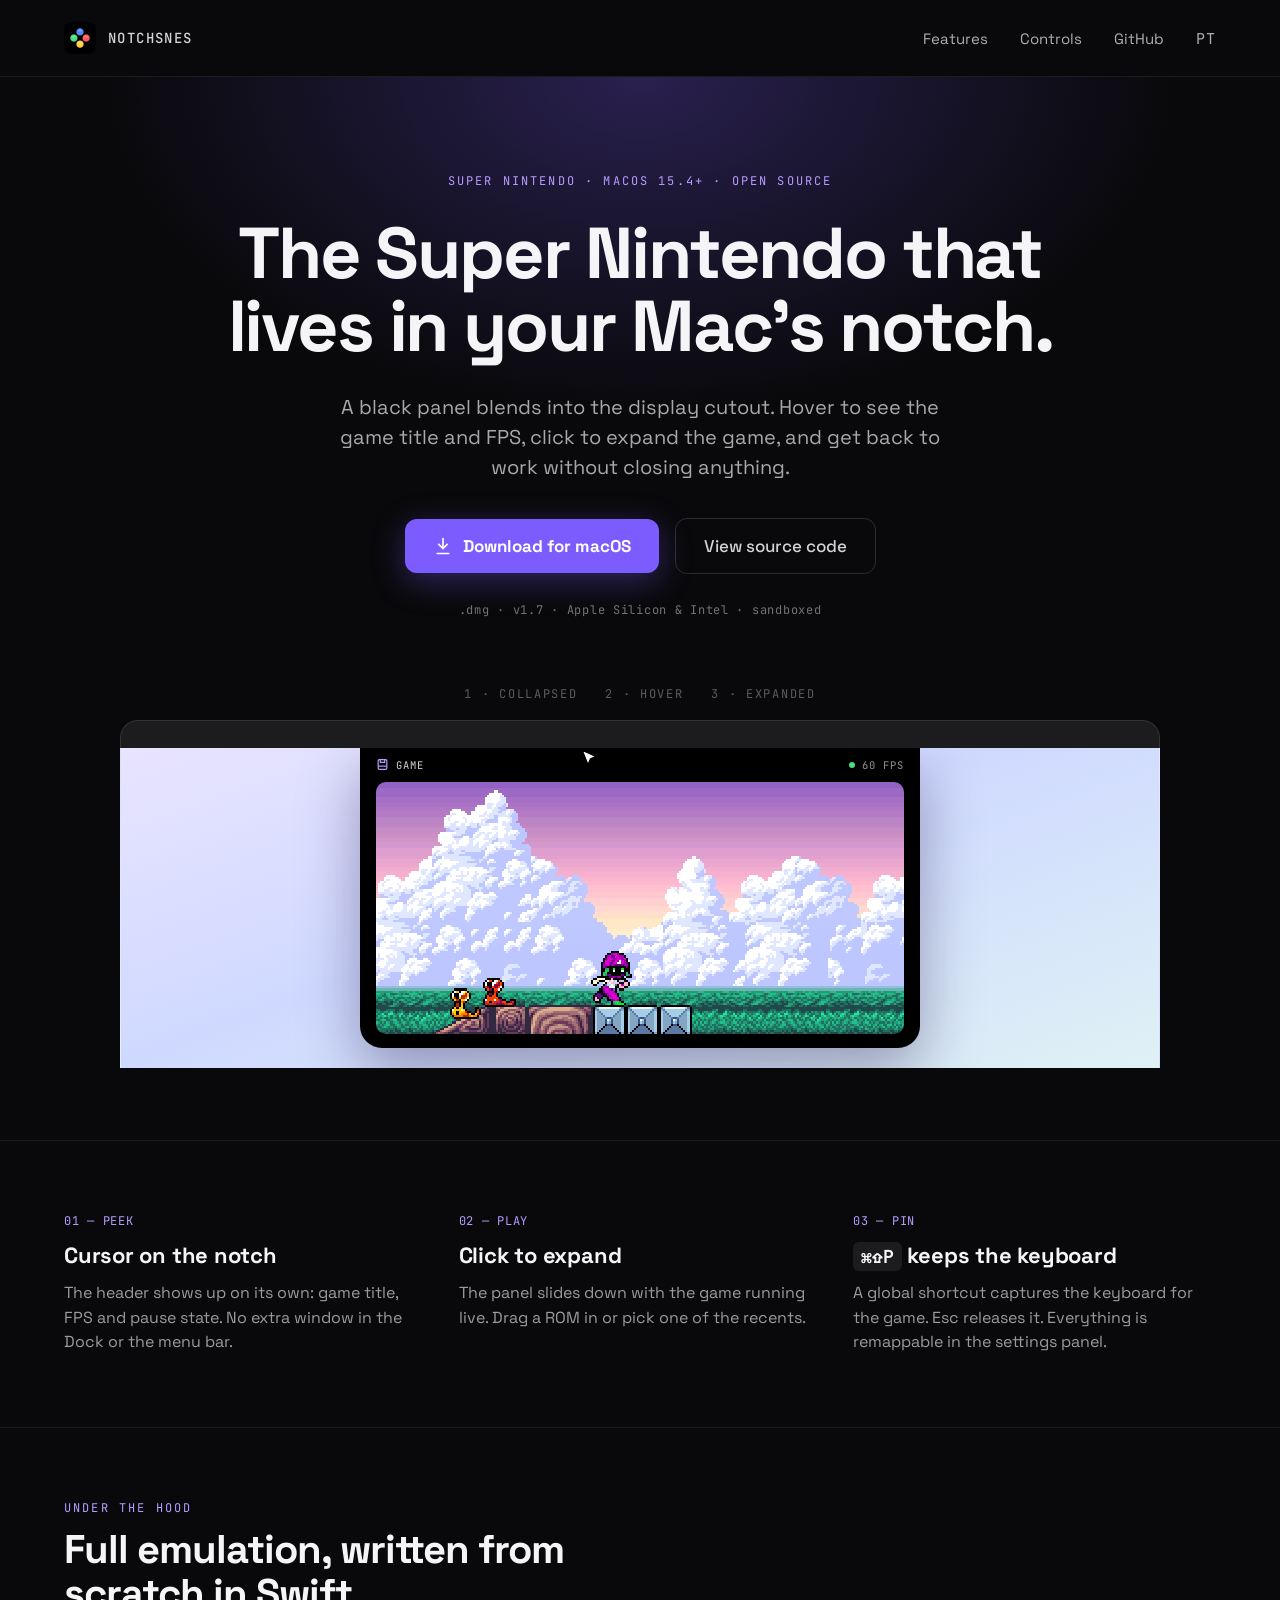
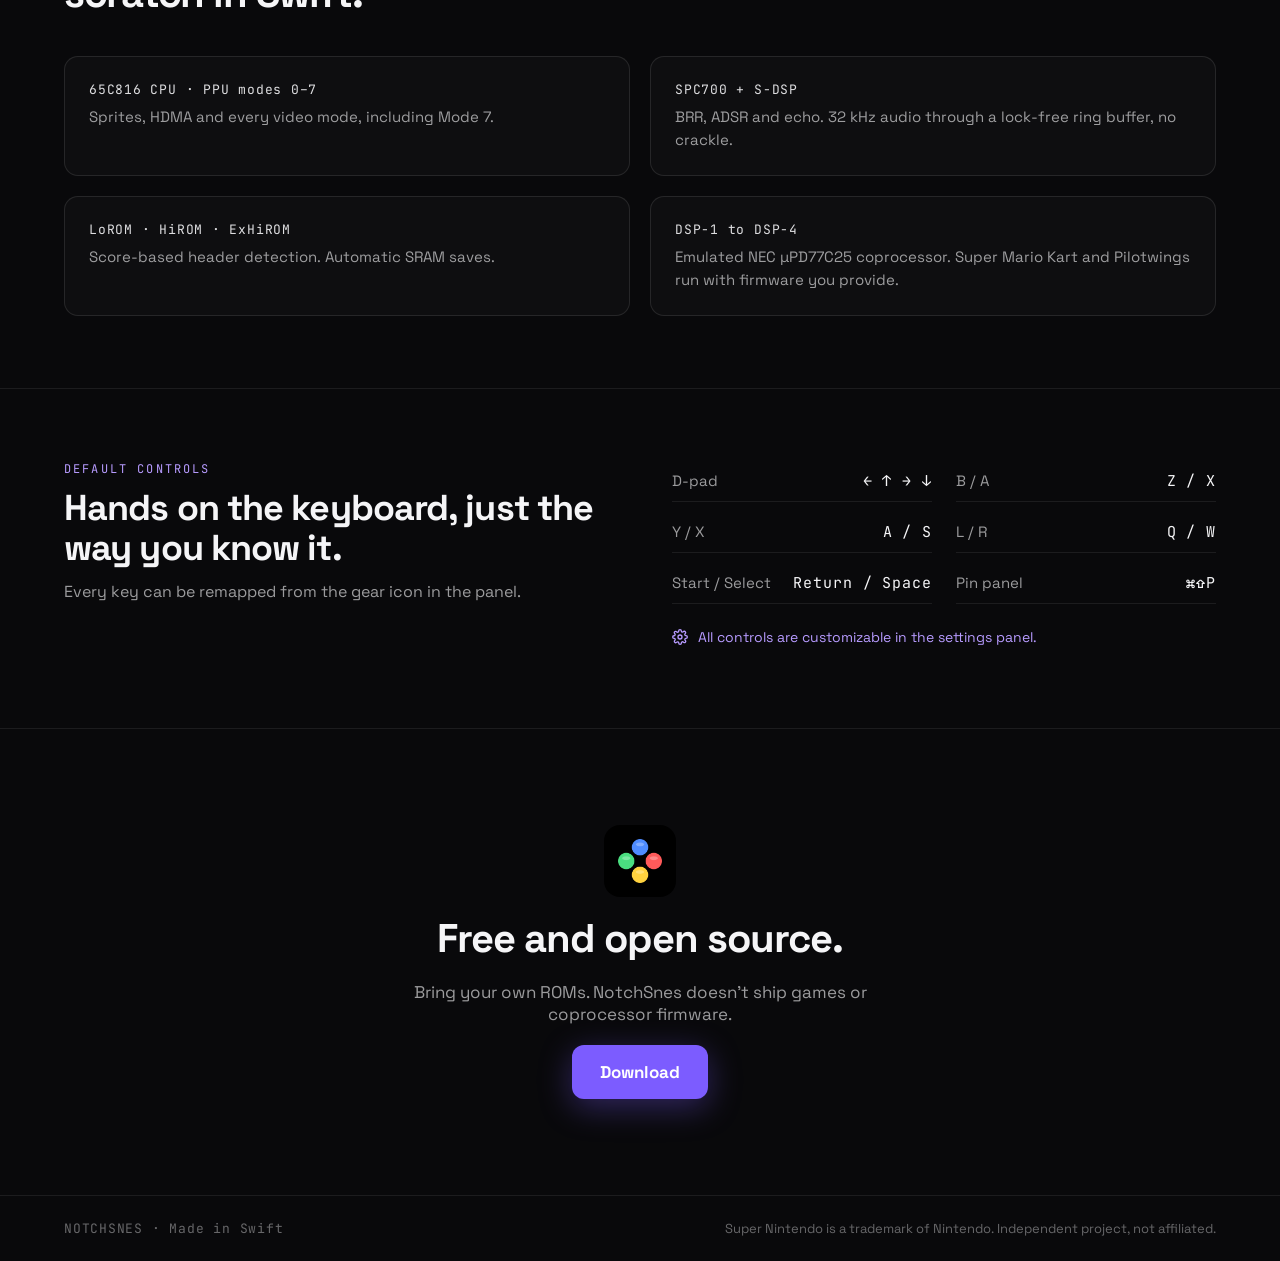
==== commit 6878924d: "Versão 1.7 Co-Authored-By: Claude Fable 5 <noreply@anthropic.com> Claude-Session: https://claude.ai/" ====
--- a/docs/index.html
+++ b/docs/index.html
@@ -40,7 +40,7 @@
     </a>
     <a class="btn btn-ghost" href="https://github.com/aricarmo/SwiftSnes">View source code</a>
   </div>
-  <span class="meta mono">.dmg · v1.6 · Apple Silicon &amp; Intel · sandboxed</span>
+  <span class="meta mono">.dmg · v1.7 · Apple Silicon &amp; Intel · sandboxed</span>
 
   <div class="demo" aria-hidden="true">
     <div class="tags mono"><span class="tag-a">1 · COLLAPSED</span><span class="tag-b">2 · HOVER</span><span class="tag-c">3 · EXPANDED</span></div>
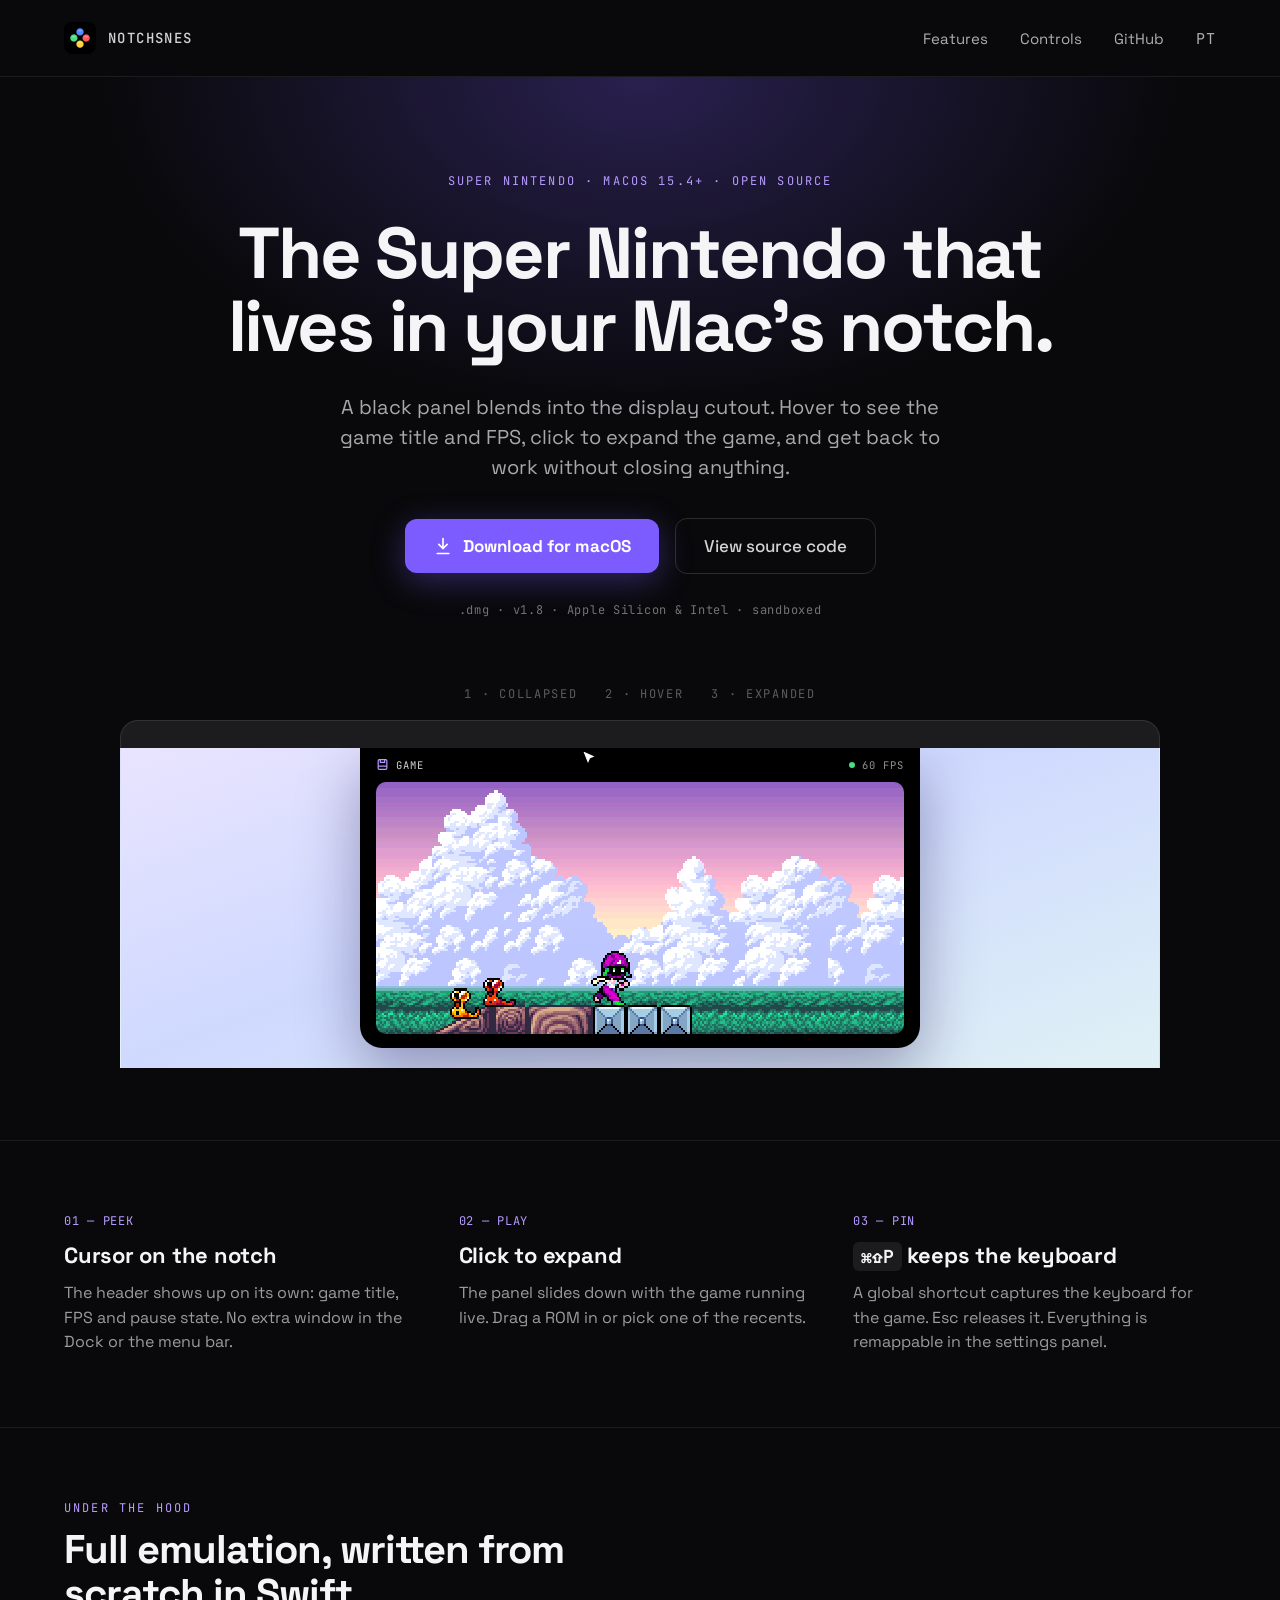
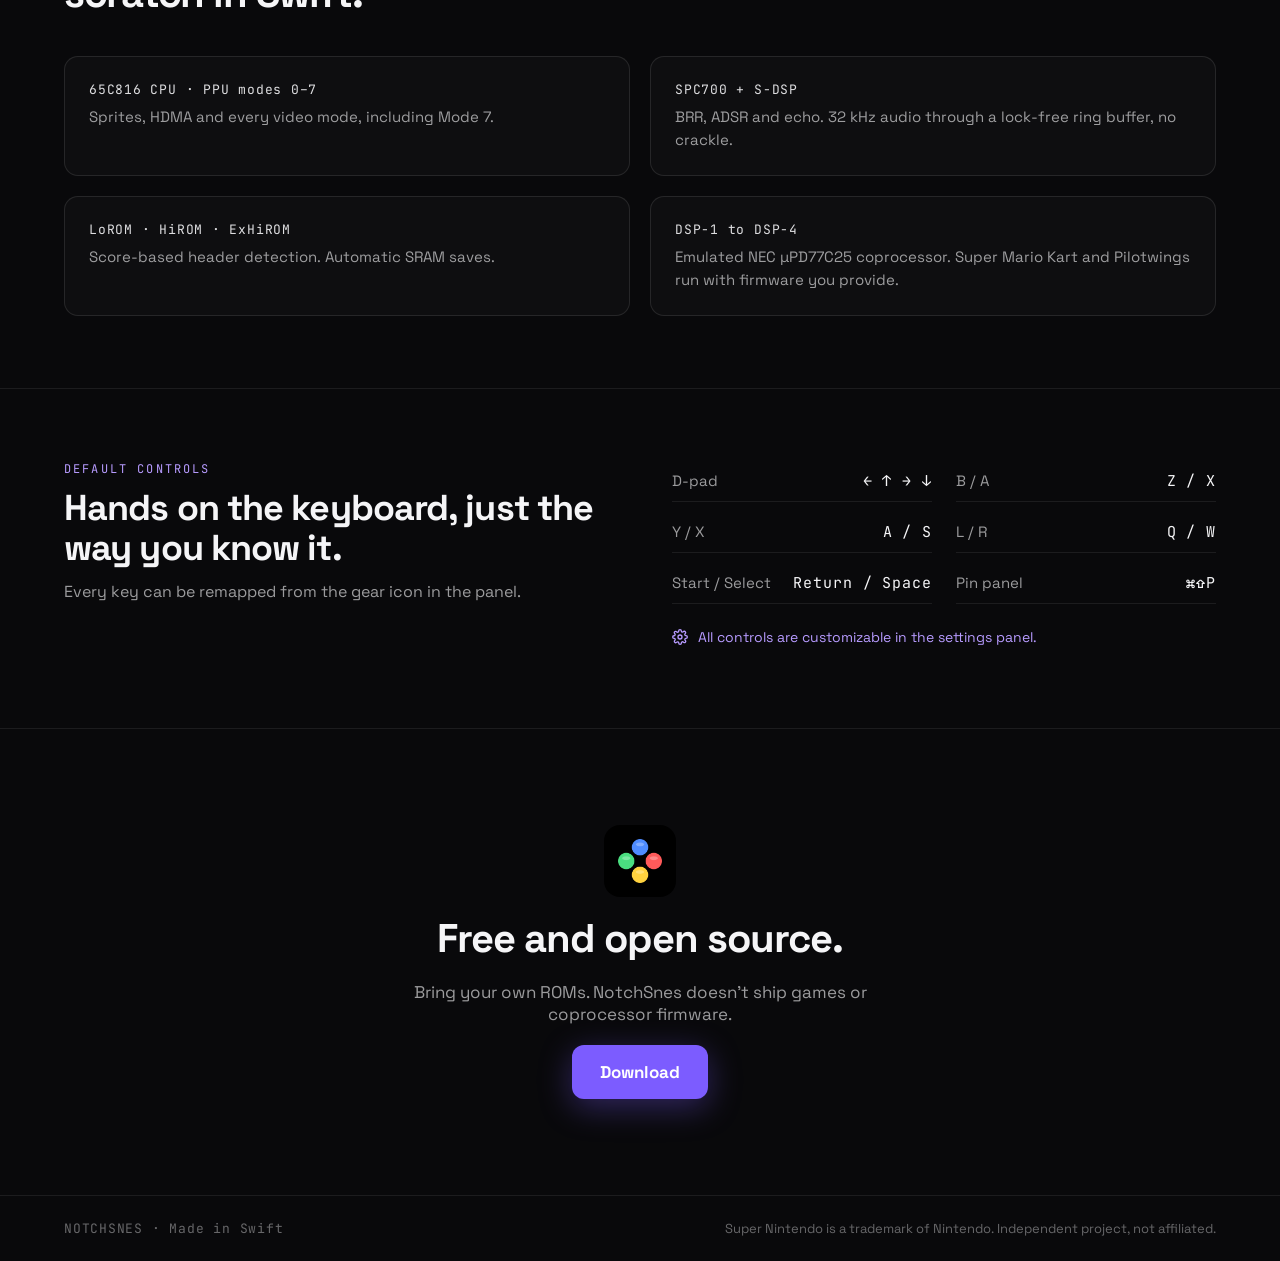
==== commit 8d185177: "Versão 1.8 Co-Authored-By: Claude Fable 5 <noreply@anthropic.com> Claude-Session: https://claude.ai/" ====
--- a/docs/index.html
+++ b/docs/index.html
@@ -40,7 +40,7 @@
     </a>
     <a class="btn btn-ghost" href="https://github.com/aricarmo/SwiftSnes">View source code</a>
   </div>
-  <span class="meta mono">.dmg · v1.7 · Apple Silicon &amp; Intel · sandboxed</span>
+  <span class="meta mono">.dmg · v1.8 · Apple Silicon &amp; Intel · sandboxed</span>
 
   <div class="demo" aria-hidden="true">
     <div class="tags mono"><span class="tag-a">1 · COLLAPSED</span><span class="tag-b">2 · HOVER</span><span class="tag-c">3 · EXPANDED</span></div>
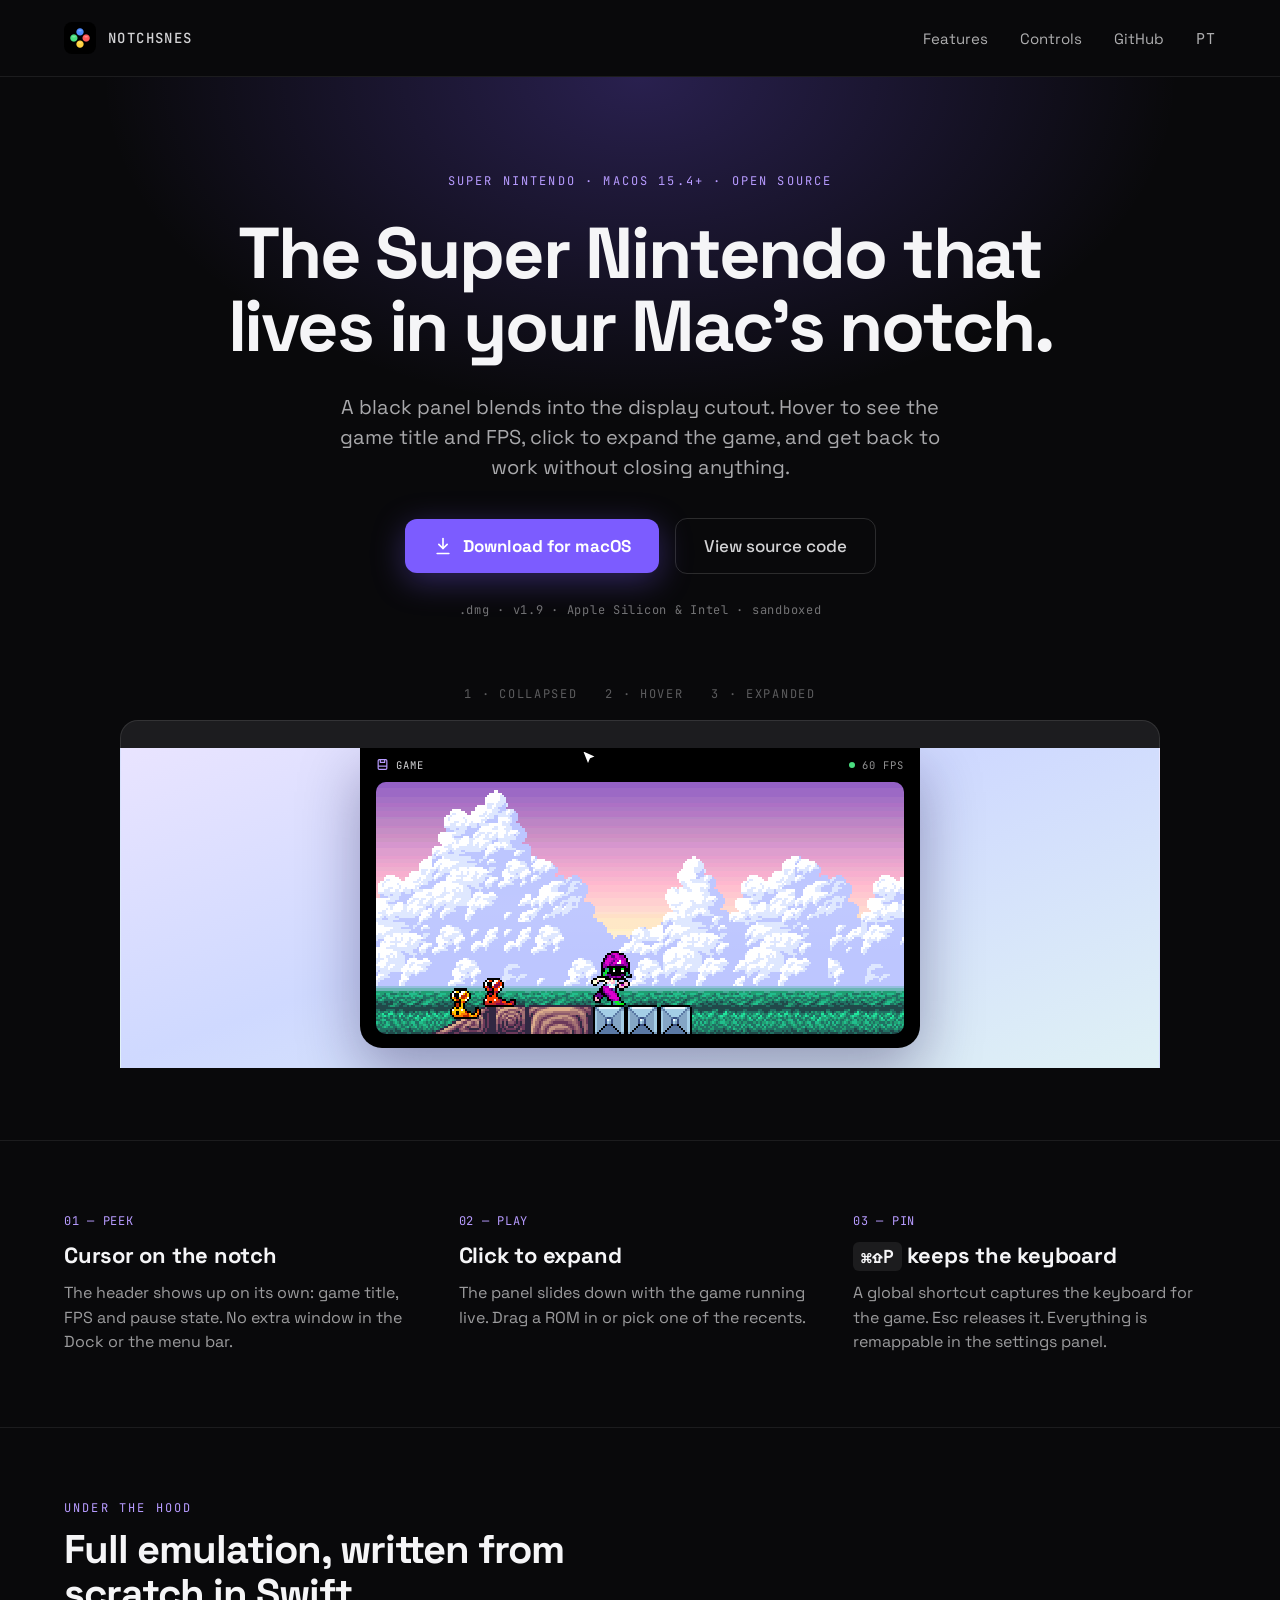
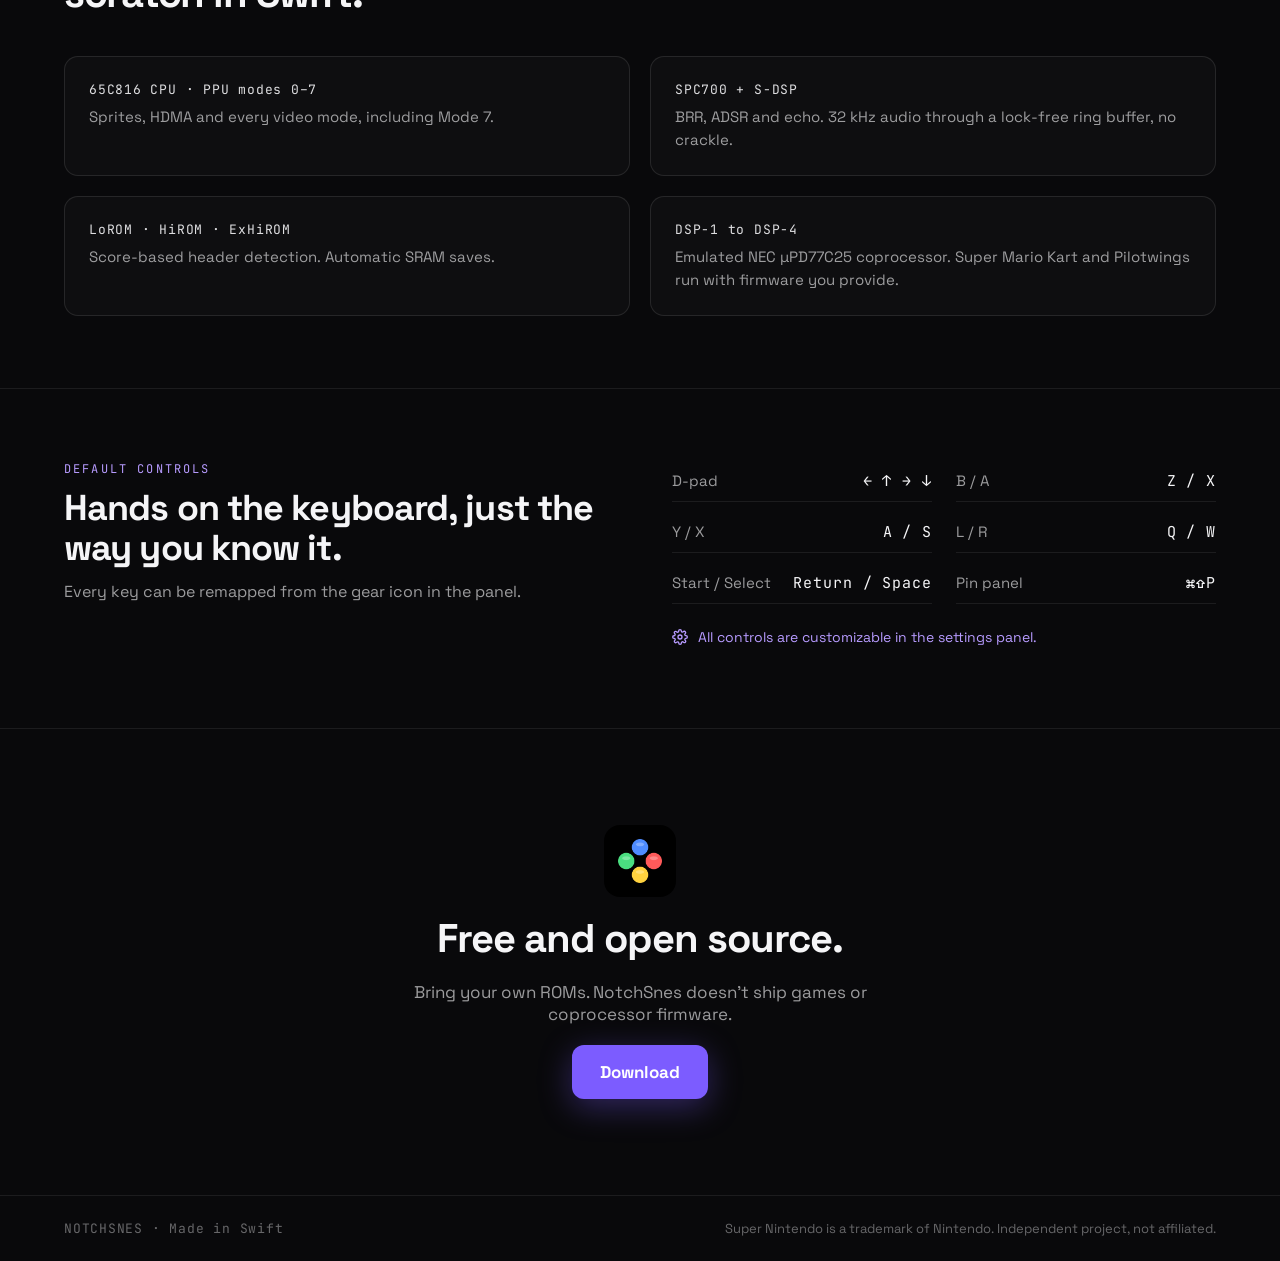
==== commit 39156624: "Versão 1.9 Co-Authored-By: Claude Fable 5.1 <noreply@anthropic.com> Claude-Session: https://claude.a" ====
--- a/docs/index.html
+++ b/docs/index.html
@@ -40,7 +40,7 @@
     </a>
     <a class="btn btn-ghost" href="https://github.com/aricarmo/SwiftSnes">View source code</a>
   </div>
-  <span class="meta mono">.dmg · v1.8 · Apple Silicon &amp; Intel · sandboxed</span>
+  <span class="meta mono">.dmg · v1.9 · Apple Silicon &amp; Intel · sandboxed</span>
 
   <div class="demo" aria-hidden="true">
     <div class="tags mono"><span class="tag-a">1 · COLLAPSED</span><span class="tag-b">2 · HOVER</span><span class="tag-c">3 · EXPANDED</span></div>
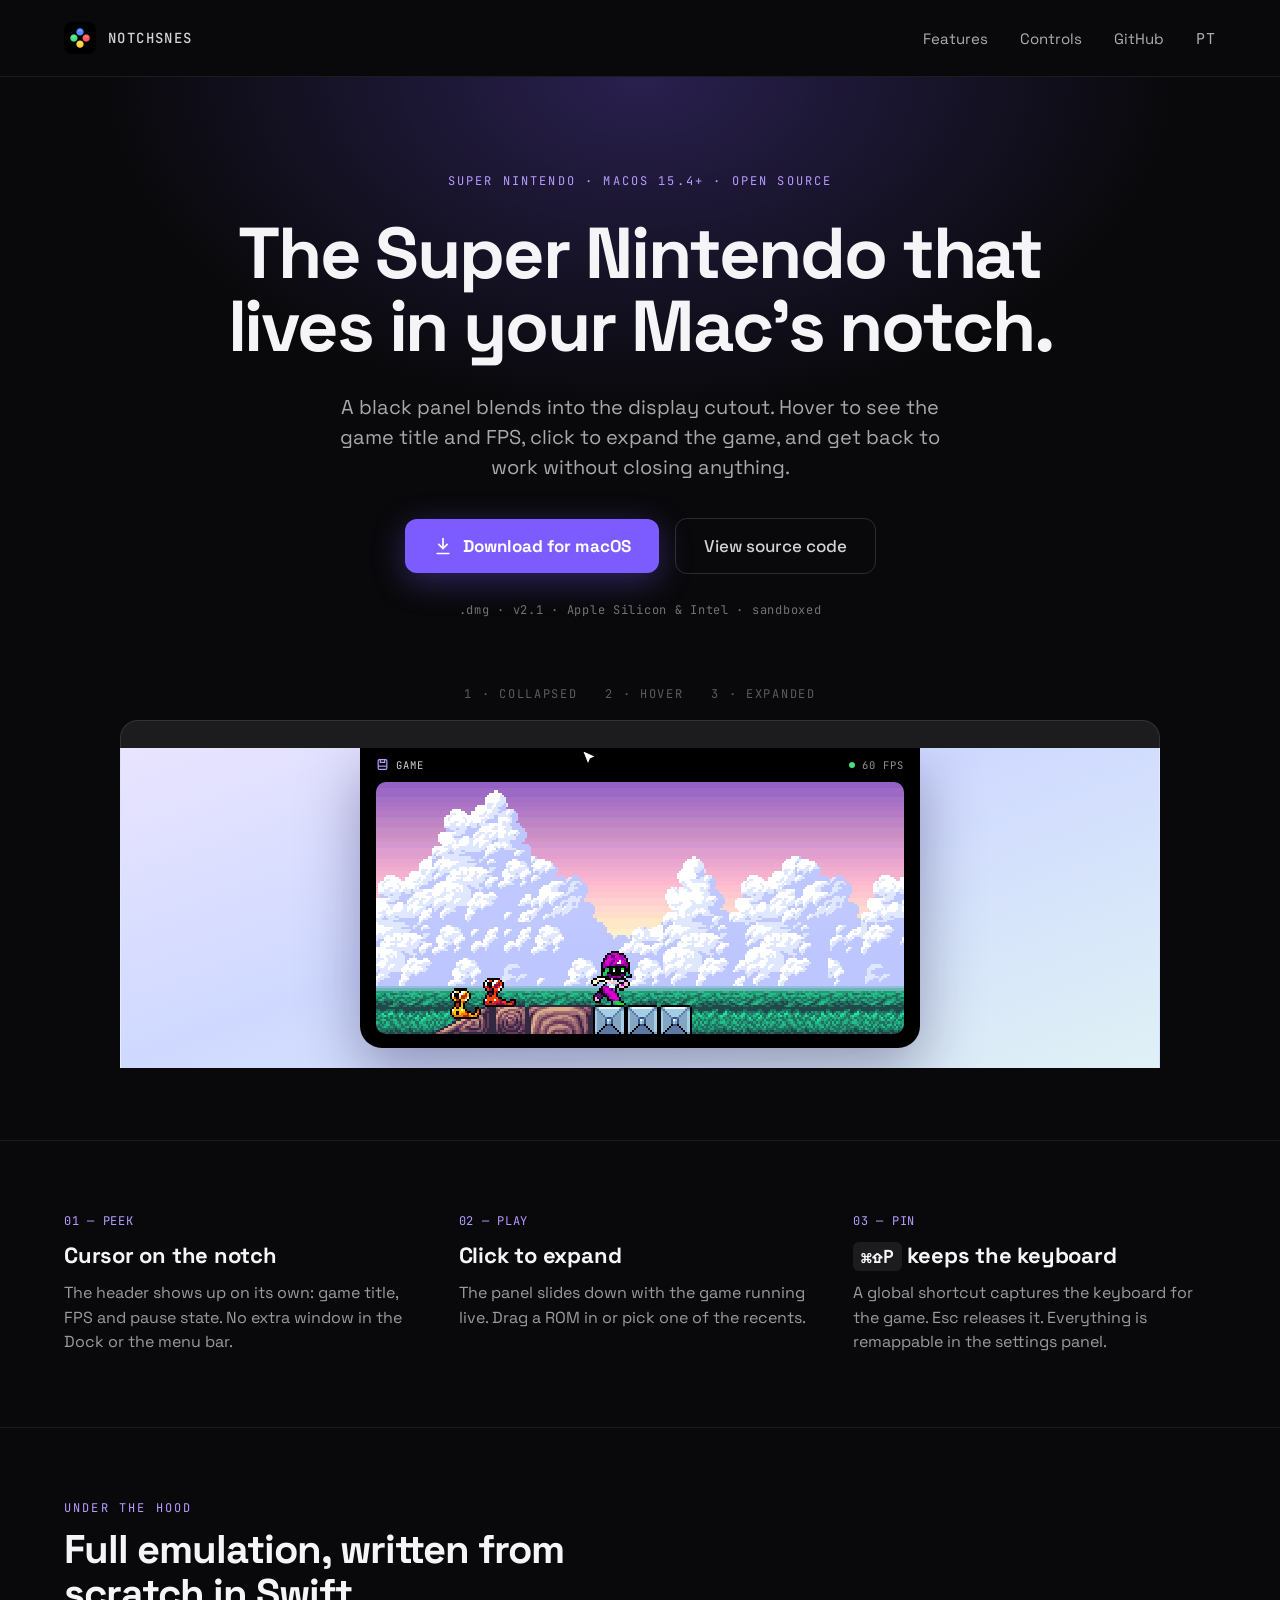
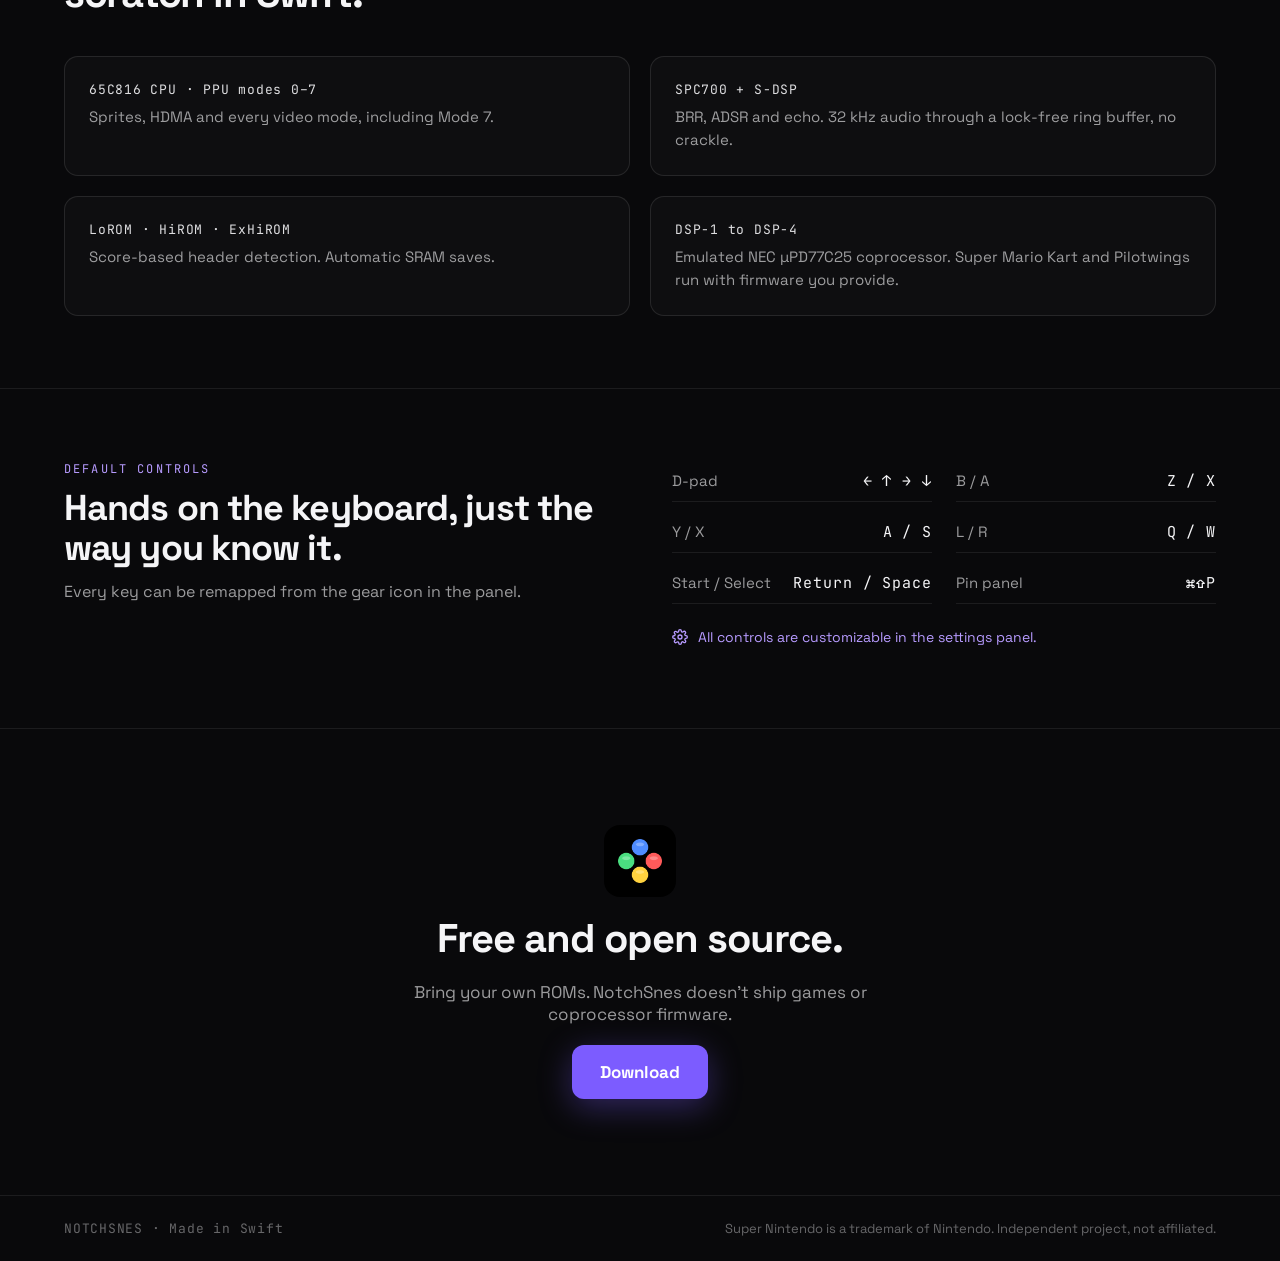
==== commit a169e793: "Ajustes no encaixe do cartucho e versão 2.1 Co-Authored-By: Claude Fable 5 <noreply@anthropic.com> C" ====
--- a/docs/index.html
+++ b/docs/index.html
@@ -40,7 +40,7 @@
     </a>
     <a class="btn btn-ghost" href="https://github.com/aricarmo/SwiftSnes">View source code</a>
   </div>
-  <span class="meta mono">.dmg · v1.9 · Apple Silicon &amp; Intel · sandboxed</span>
+  <span class="meta mono">.dmg · v2.1 · Apple Silicon &amp; Intel · sandboxed</span>
 
   <div class="demo" aria-hidden="true">
     <div class="tags mono"><span class="tag-a">1 · COLLAPSED</span><span class="tag-b">2 · HOVER</span><span class="tag-c">3 · EXPANDED</span></div>
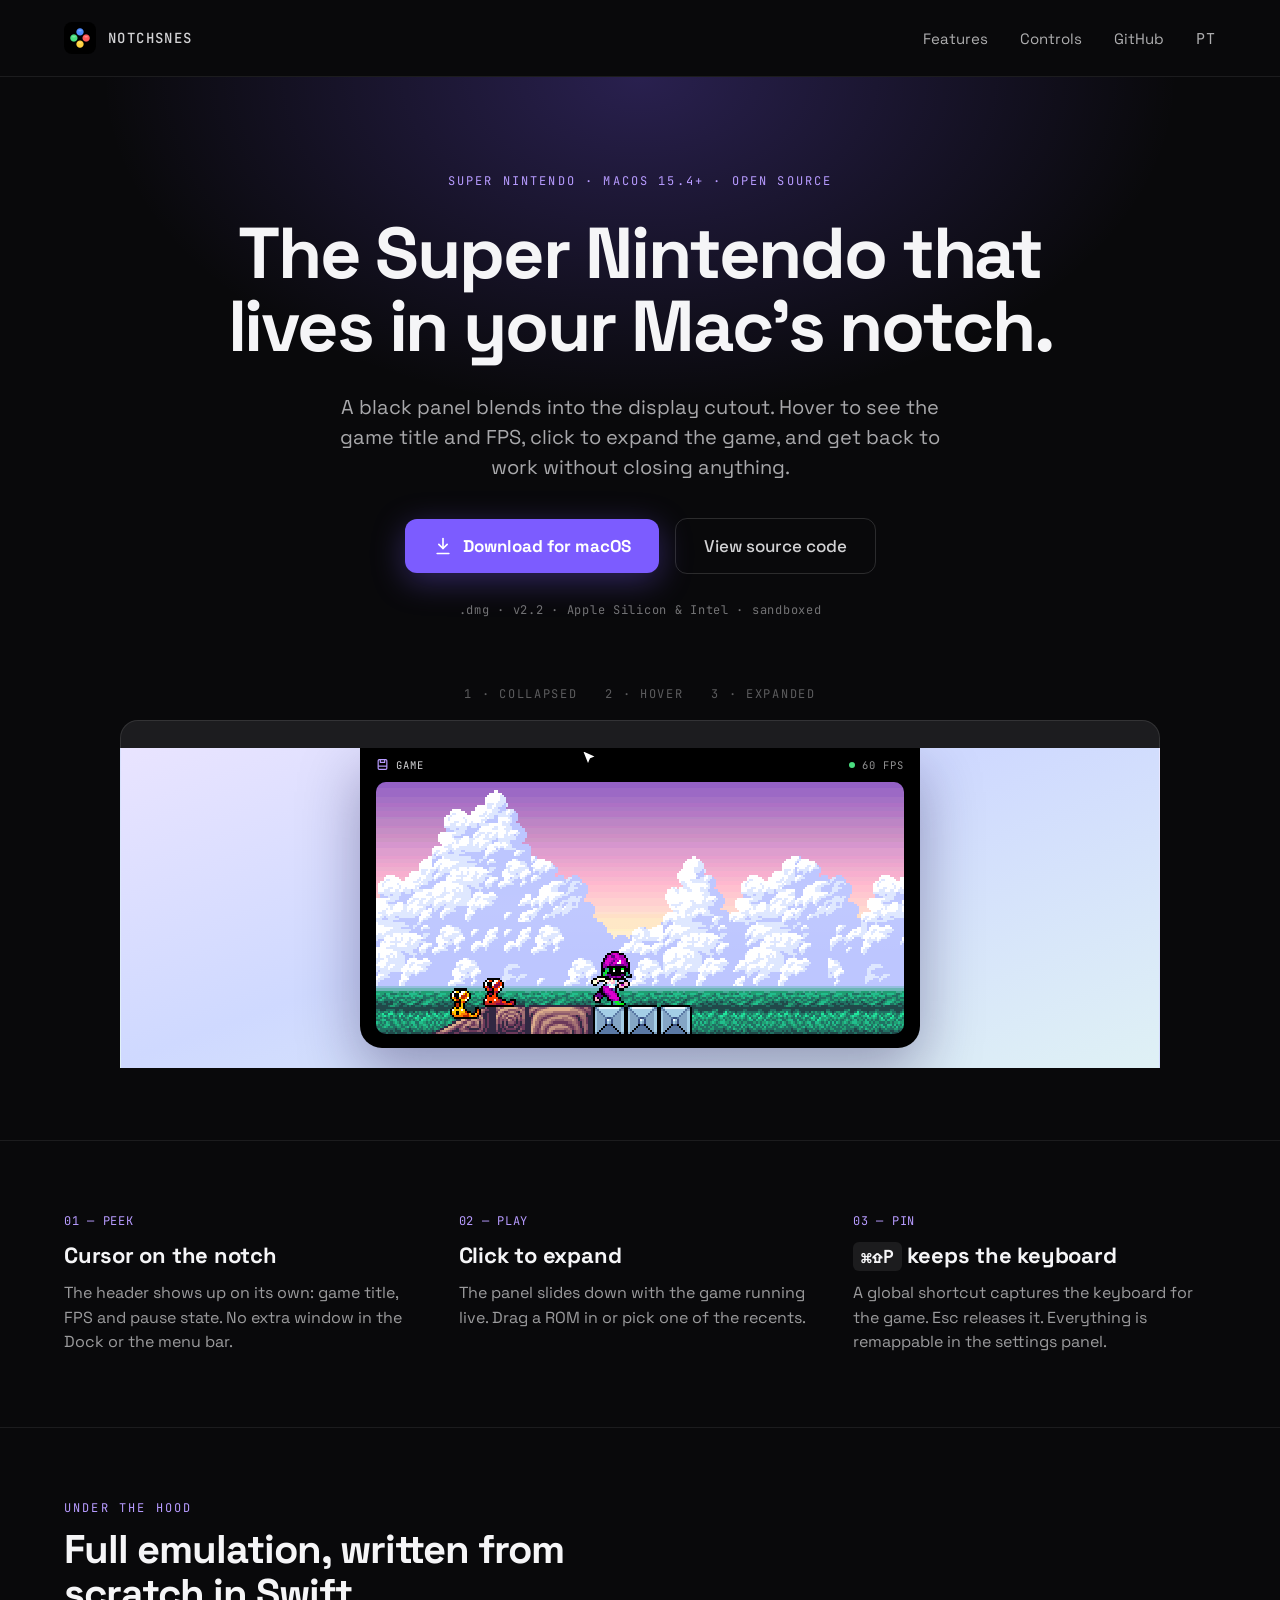
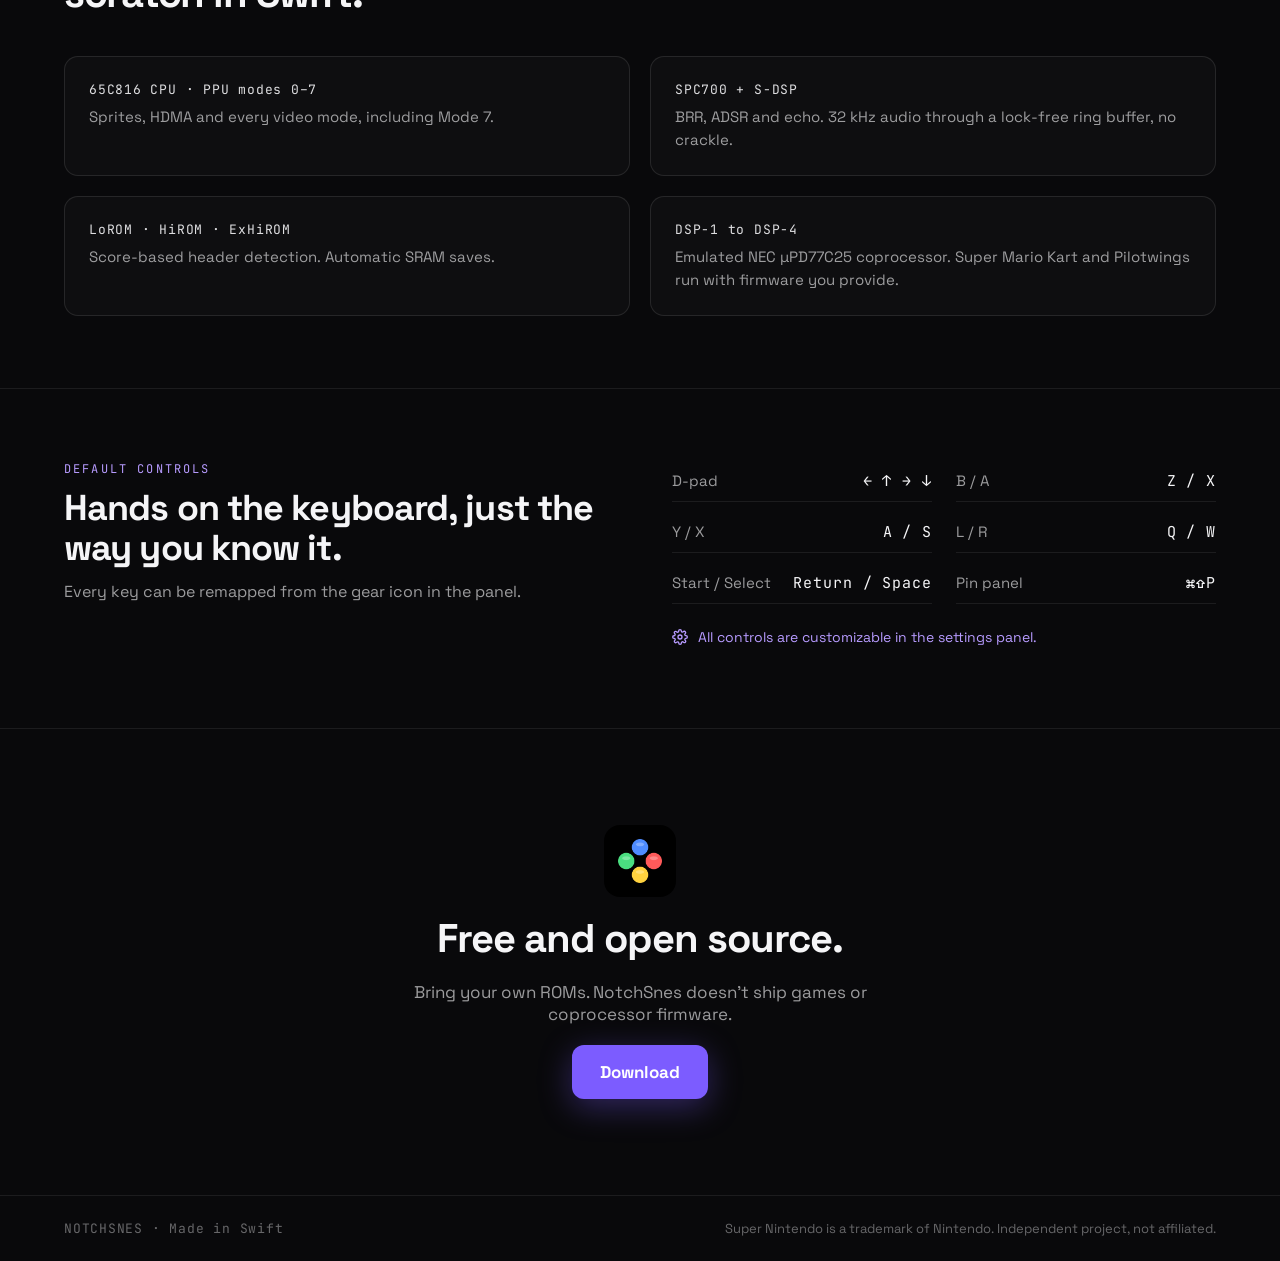
==== commit 6efe79a6: "Atualiza versão no site Co-Authored-By: Claude Fable 5.1 <noreply@anthropic.com> Claude-Session: htt" ====
--- a/docs/index.html
+++ b/docs/index.html
@@ -40,7 +40,7 @@
     </a>
     <a class="btn btn-ghost" href="https://github.com/aricarmo/SwiftSnes">View source code</a>
   </div>
-  <span class="meta mono">.dmg · v2.1 · Apple Silicon &amp; Intel · sandboxed</span>
+  <span class="meta mono">.dmg · v2.2 · Apple Silicon &amp; Intel · sandboxed</span>
 
   <div class="demo" aria-hidden="true">
     <div class="tags mono"><span class="tag-a">1 · COLLAPSED</span><span class="tag-b">2 · HOVER</span><span class="tag-c">3 · EXPANDED</span></div>
